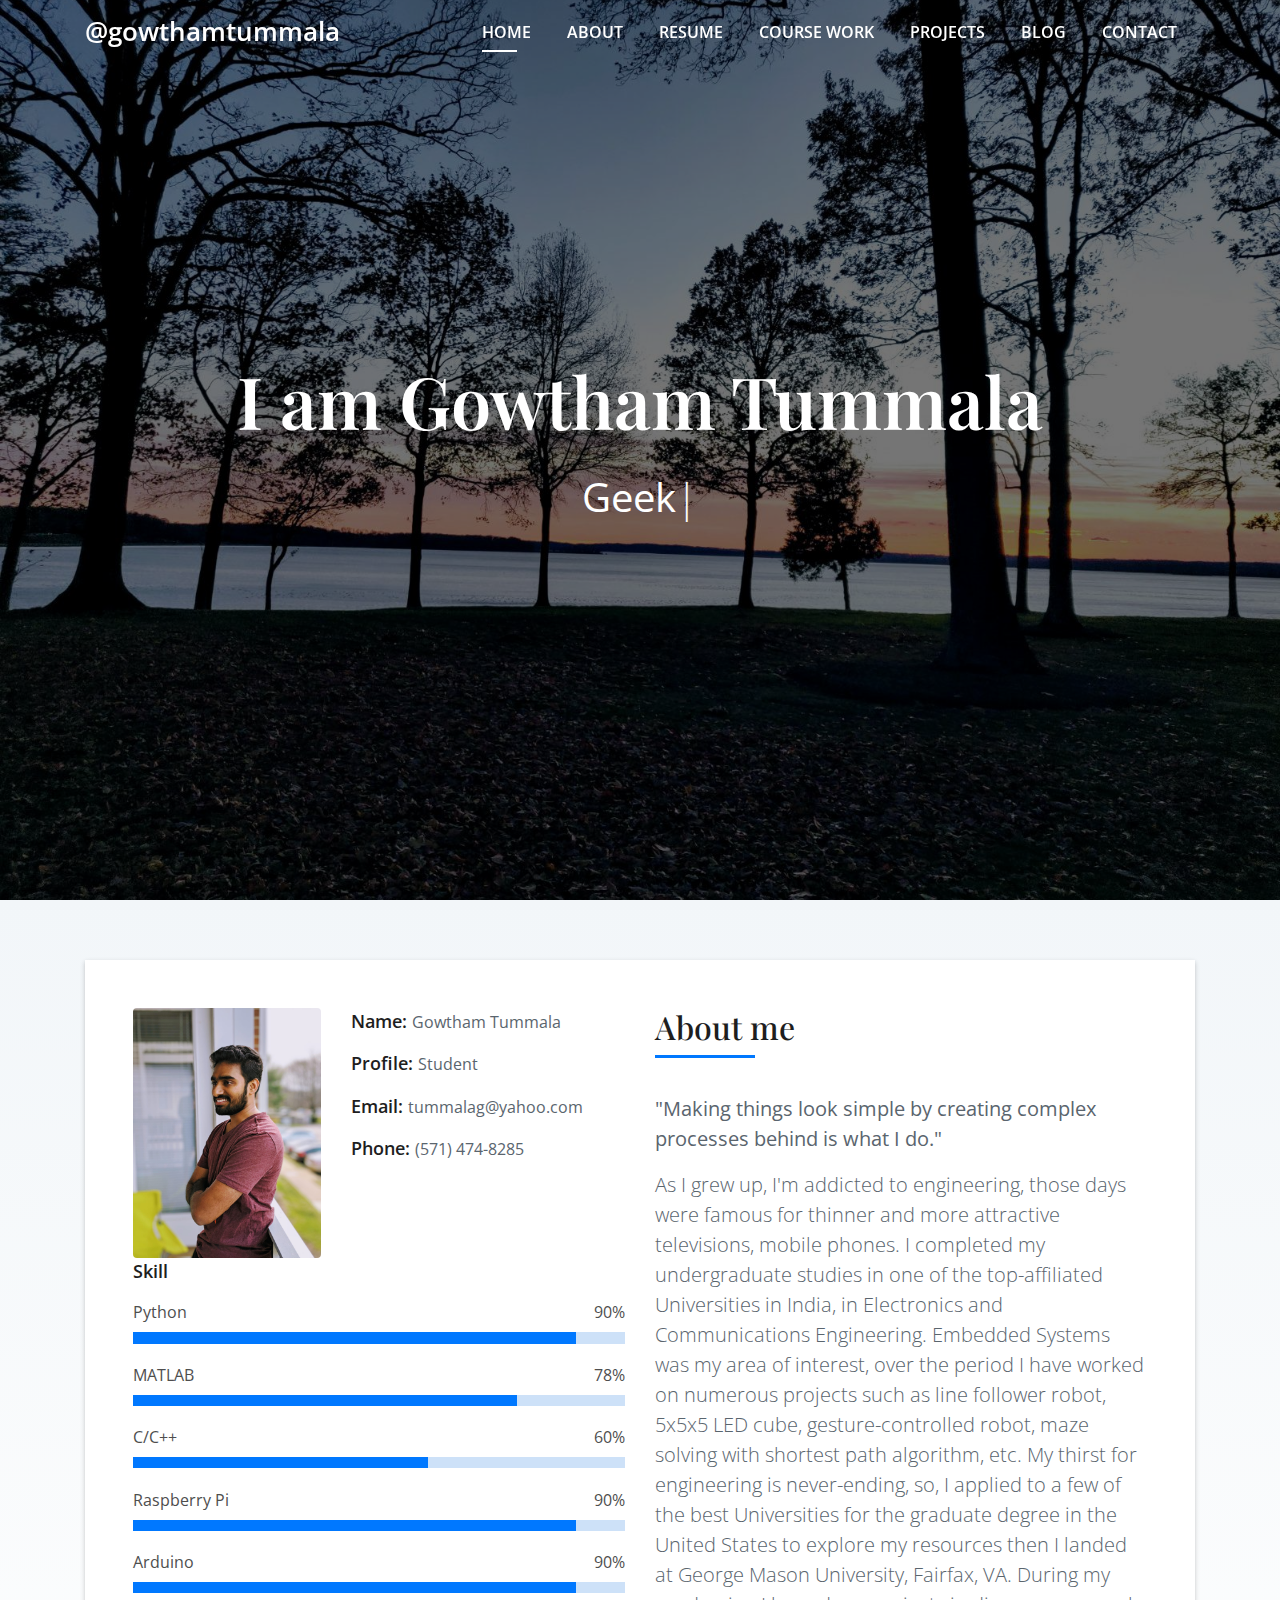
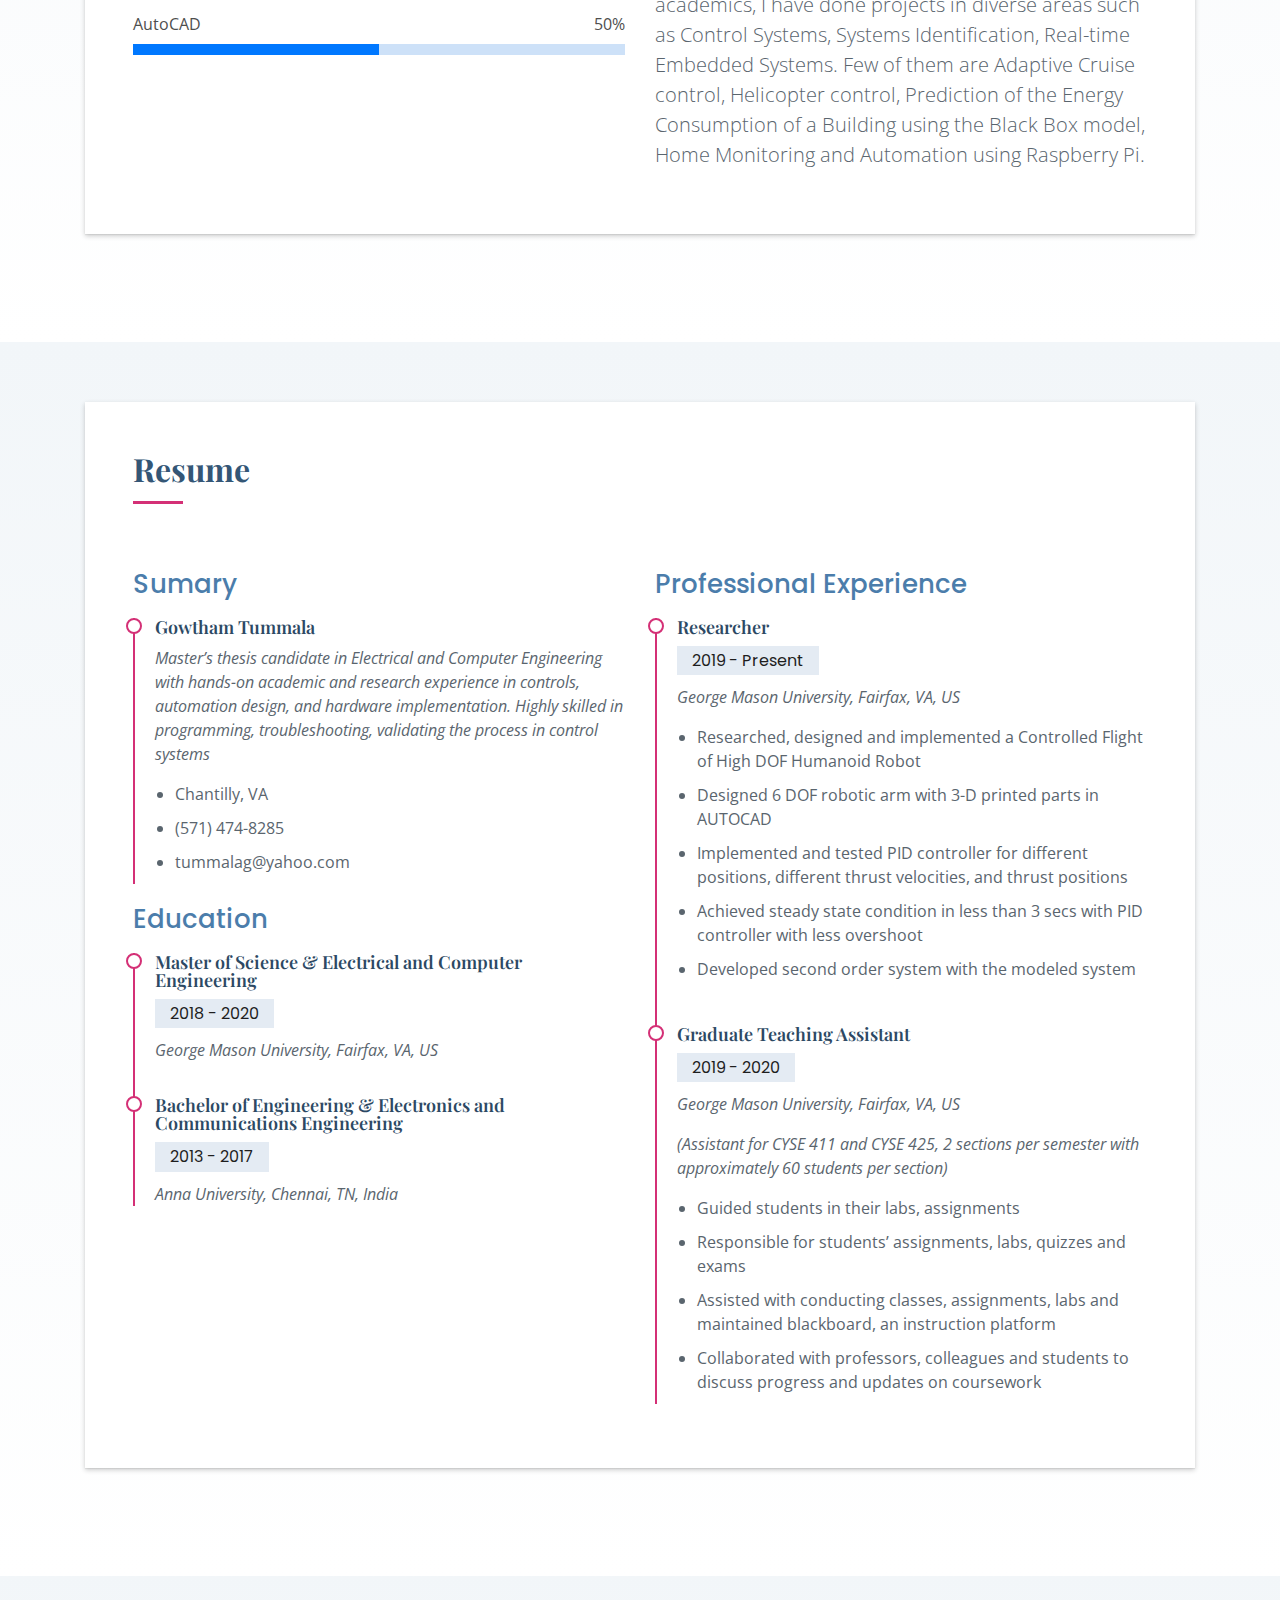
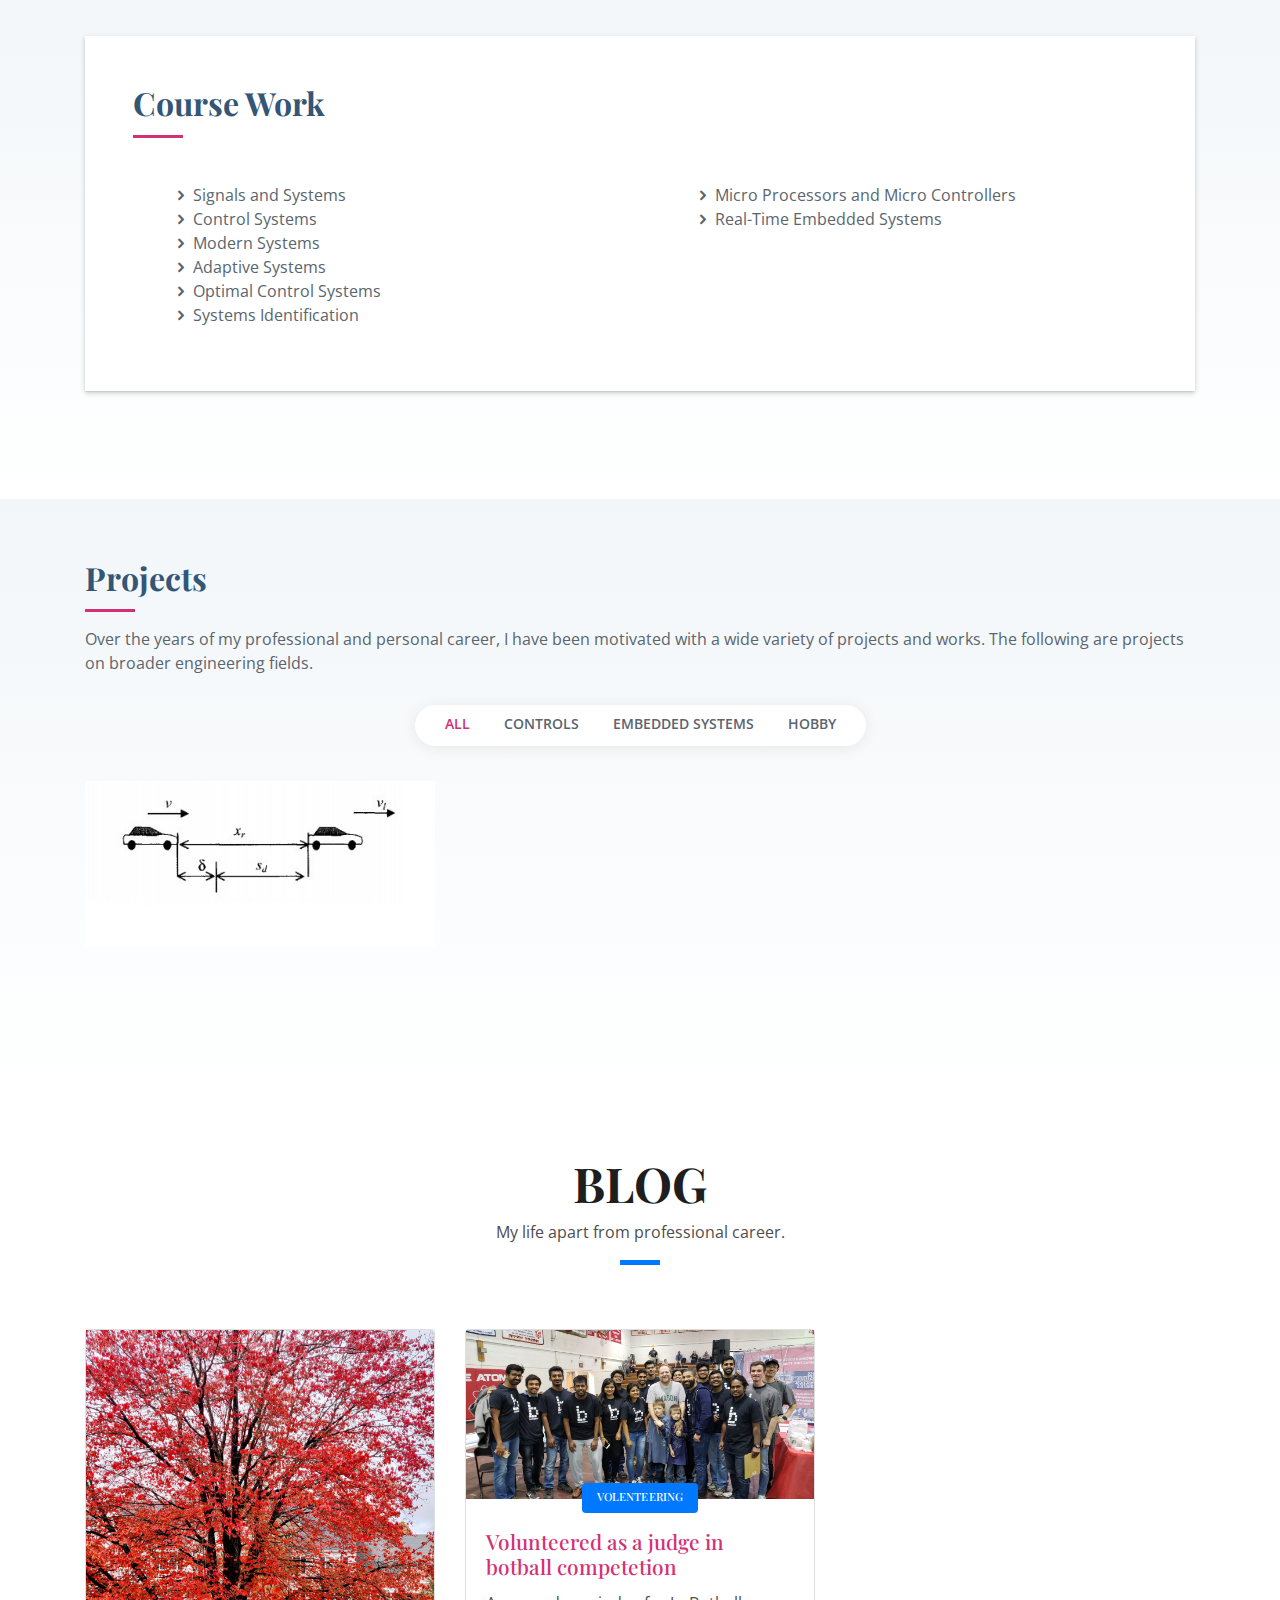
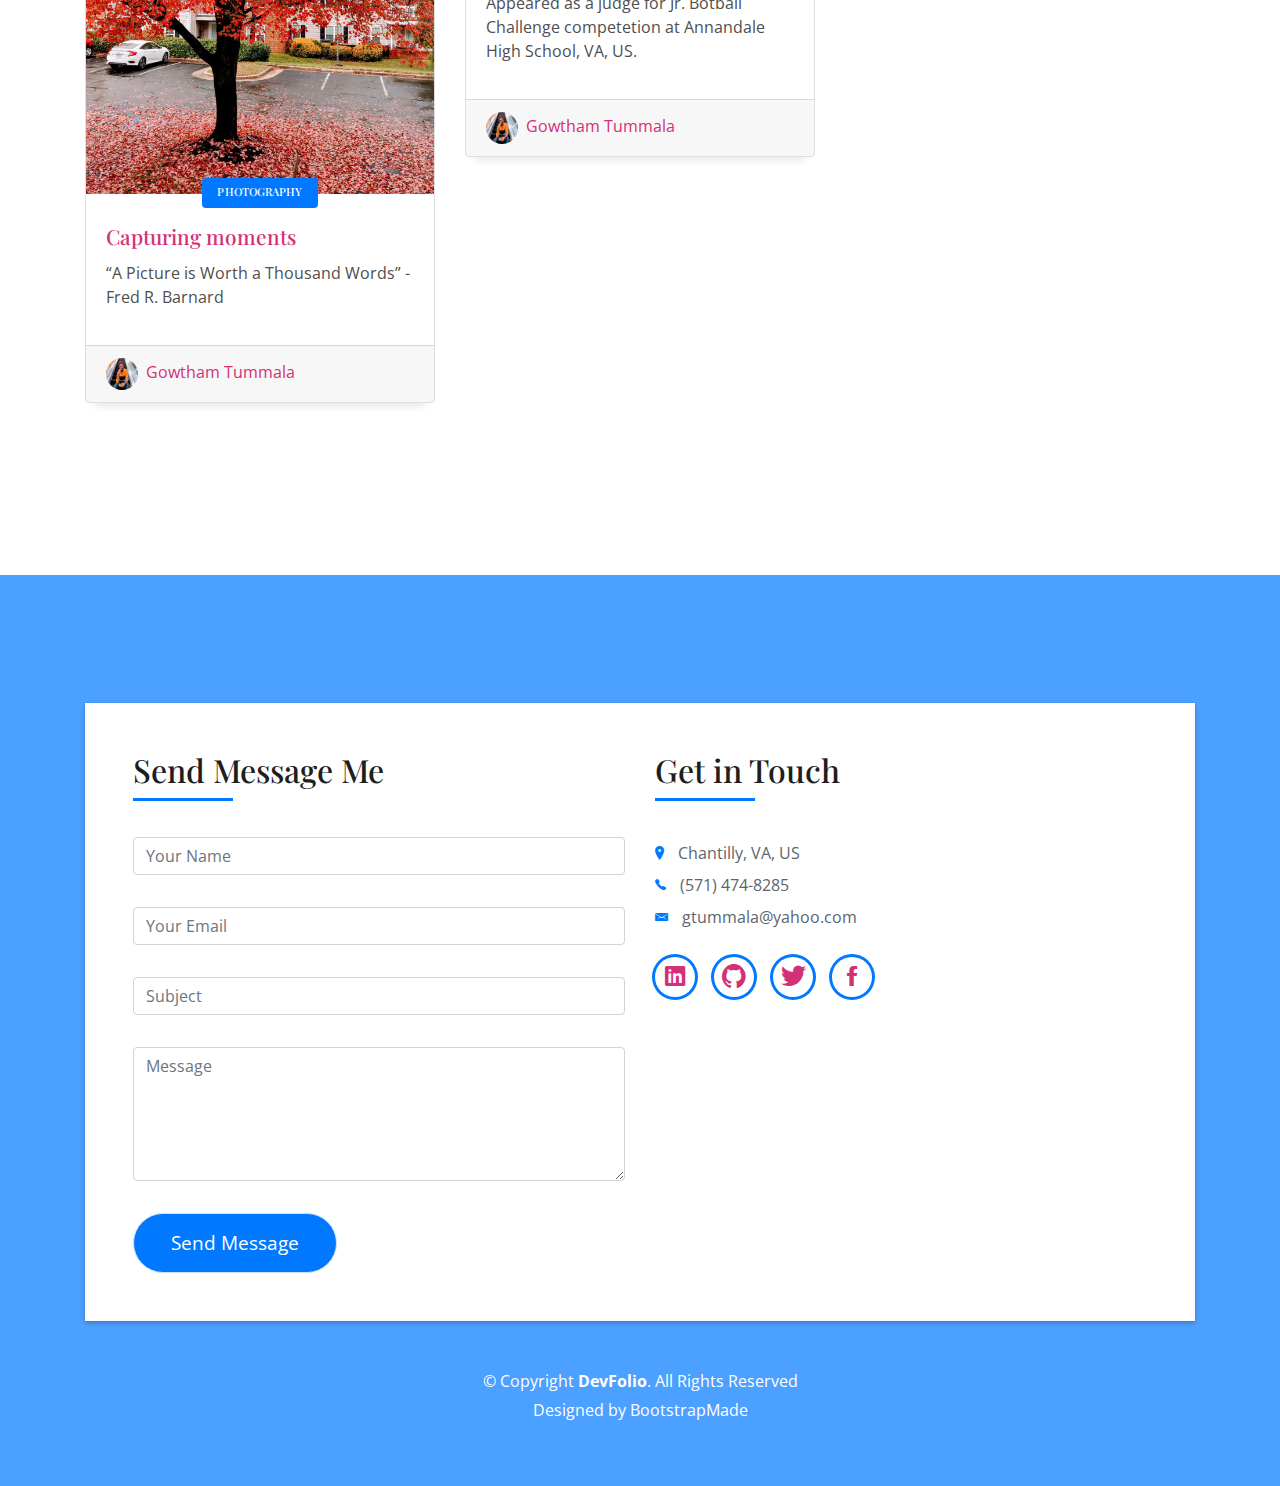
==== tummalaFolio/index.html @ 75a52fa0 "deployed tummalafolio" ====
<!DOCTYPE html>
<html lang="en">
<head>
  <meta charset="utf-8">
  <title>Gowtham's Portfolio</title>
  <meta content="width=device-width, initial-scale=1.0" name="viewport">
  <meta content="" name="keywords">
  <meta content="" name="description">

  <!-- Favicons -->
  <link href="img/icon.jpg" rel="icon">
  <link href="img/icon.jpg" rel="icon">

  <!-- Bootstrap CSS File -->
  <link href="lib/bootstrap/css/bootstrap.min.css" rel="stylesheet">

  <!-- Libraries CSS Files -->
  <link href="lib/font-awesome/css/font-awesome.min.css" rel="stylesheet">
  <link href="lib/animate/animate.min.css" rel="stylesheet">
  <link href="lib/ionicons/css/ionicons.min.css" rel="stylesheet">
  <link href="lib/owlcarousel/assets/owl.carousel.min.css" rel="stylesheet">
  <link href="lib/lightbox/css/lightbox.min.css" rel="stylesheet">

  <!-- Main Stylesheet File -->
  <link href="css/style.css" rel="stylesheet">

 <!-- Google Fonts -->
  <link href="https://fonts.googleapis.com/css?family=Open+Sans:300,300i,400,400i,600,600i,700,700i|Poppins:300,300i,400,400i,500,500i,600,600i,700,700i|Playfair+Display:400,400i,500,500i,600,600i,700,700i&subset=cyrillic" rel="stylesheet">

  <!-- Vendor CSS Files -->
  <link href="assets/vendor/bootstrap/css/bootstrap.min.css" rel="stylesheet">
  <link href="assets/vendor/icofont/icofont.min.css" rel="stylesheet">
  <link href="assets/vendor/boxicons/css/boxicons.min.css" rel="stylesheet">
  <link href="assets/vendor/venobox/venobox.css" rel="stylesheet">
  <link href="assets/vendor/owl.carousel/assets/owl.carousel.min.css" rel="stylesheet">
  <link href="assets/vendor/aos/aos.css" rel="stylesheet">



  <!-- Template Main CSS File -->
  <link href="assets/css/style.css" rel="stylesheet">
  <!-- =======================================================
    Theme Name: DevFolio
    Theme URL: https://bootstrapmade.com/devfolio-bootstrap-portfolio-html-template/
    Author: BootstrapMade.com
    License: https://bootstrapmade.com/license/
  ======================================================= -->
</head>

<body id="page-top">

  <!--/ Nav Star /-->
  <nav class="navbar navbar-b navbar-trans navbar-expand-md fixed-top" id="mainNav">
    <div class="container">
      <a class="navbar-brand js-scroll" href="#page-top">@gowthamtummala</a>
      <button class="navbar-toggler collapsed" type="button" data-toggle="collapse" data-target="#navbarDefault"
        aria-controls="navbarDefault" aria-expanded="false" aria-label="Toggle navigation">
        <span></span>
        <span></span>
        <span></span>
      </button>
      <div class="navbar-collapse collapse justify-content-end" id="navbarDefault">
        <ul class="navbar-nav">
          <li class="nav-item">
            <a class="nav-link js-scroll active" href="#home">Home</a>
          </li>
          <li class="nav-item">
            <a class="nav-link js-scroll" href="#about">About</a>
          </li>
          <li class="nav-item">
            <a class="nav-link js-scroll" href="#resume">Resume</a>
          </li>
          <li class="nav-item">
            <a class="nav-link js-scroll" href="#coursework">Course Work</a>
          </li>
          <li class="nav-item">
            <a class="nav-link js-scroll" href="#project">Projects</a>
          </li>
          <li class="nav-item">
            <a class="nav-link js-scroll" href="#blog">Blog</a>
          </li>
          <li class="nav-item">
            <a class="nav-link js-scroll" href="#contact">Contact</a>
          </li>
        </ul>
      </div>
    </div>
  </nav>
  <!--/ Nav End /-->

  <!--/ Intro Skew Star /-->
  <div id="home" class="intro route bg-image" style="background-image: url(img/bg_pic.jpeg)">
    <div class="overlay-itro"></div>
    <div class="intro-content display-table">
      <div class="table-cell">
        <div class="container">
          <!--<p class="display-6 color-d">Hello, world!</p>-->
          <h1 class="intro-title mb-4">I am Gowtham Tummala</h1>
          <p class="intro-subtitle"><span class="text-slider-items">Geek, Roboticist, Control Systems Engineer,Caution: I am highly biased to Exciting Stuff!!!</span><strong class="text-slider"></strong></p>
          <!-- <p class="pt-3"><a class="btn btn-primary btn js-scroll px-4" href="#about" role="button">Learn More</a></p> -->
        </div>
      </div>
    </div>
  </div>
  <!--/ Intro Skew End /-->

  <section id="about" class="resume section-bg">
    <div class="container">
      <div class="row">
        <div class="col-sm-12">
          <div class="box-shadow-full">
            <div class="row">
              <div class="col-md-6">
                <div class="row">
                  <div class="col-sm-6 col-md-5">
                    <div class="about-img">
                      <img src="img/my_pic.jpeg" class="img-fluid rounded b-shadow-a" alt="">
                    </div>
                  </div>
                  <div class="col-sm-6 col-md-7">
                    <div class="about-info">
                      <p><span class="title-s">Name: </span> <span>Gowtham Tummala</span></p>
                      <p><span class="title-s">Profile: </span> <span>Student</span></p>
                      <p><span class="title-s">Email: </span> <span>tummalag@yahoo.com</span></p>
                      <p><span class="title-s">Phone: </span> <span>(571) 474-8285</span></p>
                    </div>
                  </div>
                </div>
                <div class="skill-mf">
                  <p class="title-s">Skill</p>
                  <span>Python</span> <span class="pull-right">90%</span>
                  <div class="progress">
                    <div class="progress-bar" role="progressbar" style="width: 90%;" aria-valuenow="90" aria-valuemin="0"
                      aria-valuemax="100"></div>
                  </div>
                  <span>MATLAB</span> <span class="pull-right">78%</span>
                  <div class="progress">
                    <div class="progress-bar" role="progressbar" style="width: 78%" aria-valuenow="78" aria-valuemin="0"
                      aria-valuemax="100"></div>
                  </div>
                  <span>C/C++</span> <span class="pull-right">60%</span>
                  <div class="progress">
                    <div class="progress-bar" role="progressbar" style="width: 60%" aria-valuenow="60" aria-valuemin="0"
                      aria-valuemax="100"></div>
                  </div>
                  <span>Raspberry Pi</span> <span class="pull-right">90%</span>
                  <div class="progress">
                    <div class="progress-bar" role="progressbar" style="width: 90%" aria-valuenow="90" aria-valuemin="0"
                      aria-valuemax="100"></div>
                  </div>
                  <span>Arduino</span> <span class="pull-right">90%</span>
                  <div class="progress">
                    <div class="progress-bar" role="progressbar" style="width: 90%" aria-valuenow="90" aria-valuemin="0"
                      aria-valuemax="100"></div>
                  </div>
                  <span>AutoCAD</span> <span class="pull-right">50%</span>
                  <div class="progress">
                    <div class="progress-bar" role="progressbar" style="width: 50%" aria-valuenow="50" aria-valuemin="0"
                      aria-valuemax="100"></div>
                  </div>
                </div>
              </div>
              <div class="col-md-6">
                <div class="about-me pt-4 pt-md-0">
                  <div class="title-box-2">
                    <h5 class="title-left">
                      About me
                    </h5>
                  </div>
                  <blockquote class="blockquote">
                    <p class="mb-0">"Making things look simple by creating complex processes behind is what I do."</p>
                  </blockquote>
                  <p class="lead">
                    As I grew up, I'm addicted to engineering, those days were famous for thinner and more attractive televisions, mobile phones. I completed my undergraduate studies in one of the top-affiliated Universities in India, in Electronics and Communications Engineering. Embedded Systems was my area of interest, over the period I have worked on numerous projects such as line follower robot, 5x5x5 LED cube, gesture-controlled robot, maze solving with shortest path algorithm, etc. My thirst for engineering is never-ending, so, I applied to a few of the best Universities for the graduate degree in the United States to explore my resources then I landed at George Mason University, Fairfax, VA. During my academics, I have done projects in diverse areas such as Control Systems, Systems Identification, Real-time Embedded Systems. Few of them are Adaptive Cruise control, Helicopter control, Prediction of the Energy Consumption of a Building using the Black Box model, Home Monitoring and Automation using Raspberry Pi.
                  </p>
                  <p class="lead">
                    
                  </p>
                  <p class="lead">
                    
                  </p>
                </div>
              </div>
            </div>
          </div>
        </div>
      </div>
    </div>
  </section>

  <!-- ======= Resume Section ======= -->
  <section id="resume" class="resume section-bg">
    <div class="container">
      <div class="box-shadow-full">
        <div class="section-title">
          <h2>Resume</h2>
          <p>
          <!-- Write something below resume header-->
          </p>
        </div>

        <div class="row">
          <div class="col-lg-6">
            <h3 class="resume-title">Sumary</h3>
            <div class="resume-item pb-0">
              <h4>Gowtham Tummala</h4>
              <p><em>Master’s thesis candidate in Electrical and Computer Engineering with hands-on academic and research experience in controls, automation design, and hardware implementation. Highly skilled in programming, troubleshooting, validating the process in control systems </em></p>
              <p>
                <ul>
                  <li>Chantilly, VA</li>
                  <li>(571) 474-8285</li>
                  <li>tummalag@yahoo.com</li>
                </ul>
              </p>
            </div>

            <h3 class="resume-title">Education</h3>
            <div class="resume-item">
              <h4>Master of Science &amp; Electrical and Computer Engineering</h4>
              <h5>2018 - 2020</h5>
              <p><em>George Mason University, Fairfax, VA, US</em></p>
              <p></p>
            </div>
            <div class="resume-item">
              <h4>Bachelor of Engineering &amp; Electronics and Communications Engineering</h4>
              <h5>2013 - 2017</h5>
              <p><em>Anna University, Chennai, TN, India</em></p>
              <p></p>
            </div>
          </div>
          <div class="col-lg-6">
            <h3 class="resume-title">Professional Experience</h3>
            <div class="resume-item">
              <h4>Researcher</h4>
              <h5>2019 - Present</h5>
              <p><em>George Mason University, Fairfax, VA, US </em></p>
              <p>
                <ul>
                  <li>Researched, designed and implemented a Controlled Flight of High DOF Humanoid Robot</li>
                  <li>Designed 6 DOF robotic arm with 3-D printed parts in AUTOCAD</li>
                  <li>Implemented and tested PID controller for different positions, different thrust velocities, and thrust positions </li>
                  <li>Achieved steady state condition in less than 3 secs with PID controller with less overshoot</li>
                  <li>Developed second order system with the modeled system</li>
                </ul>
              </p>
            </div>
            <div class="resume-item">
              <h4>Graduate Teaching Assistant</h4>
              <h5>2019 - 2020</h5>
              <p><em>George Mason University, Fairfax, VA, US</em></p>
              <p><em>(Assistant for CYSE 411 and CYSE 425, 2 sections per semester with approximately 60 students per section)</em></p>
              <p>
                <ul>
                  <li>Guided students in their labs, assignments</li>
                  <li>Responsible for students’ assignments, labs, quizzes and exams</li>
                  <li>Assisted with conducting classes, assignments, labs and maintained blackboard, an instruction platform</li>
                  <li>Collaborated with professors, colleagues and students to discuss progress and updates on coursework</li>
                </ul>
              </p>
            </div>
          </div>
        </div>
      </div>
    </div>
  </section>
  <!-- End Resume Section -->

  <!-- ======= Course Work Section ======= -->
    <section id="coursework" class="resume section-bg">
      <div class="container">
        <div class="box-shadow-full">
          <div class="section-title">
            <h2>Course Work</h2>
          </div>
          <div class="row" >
            <div class="col-lg-6">
              <ul style="list-style-type: none;">
                <li><i class="icofont-rounded-right"></i> <strong></strong>Signals and Systems</li>
                <li><i class="icofont-rounded-right"></i> <strong> </strong>Control Systems</li>
                <li><i class="icofont-rounded-right"></i> <strong></strong>Modern Systems</li>
                <li><i class="icofont-rounded-right"></i> <strong></strong>Adaptive Systems</li>
                <li><i class="icofont-rounded-right"></i> <strong></strong>Optimal Control Systems</li>
                <li><i class="icofont-rounded-right"></i> <strong></strong>Systems Identification</li>
              </ul>
            </div>
            <div class="col-lg-6">
              <ul style="list-style-type: none;">
                <li><i class="icofont-rounded-right"></i> <strong></strong>Micro Processors and Micro Controllers</li>
                <li><i class="icofont-rounded-right"></i> <strong></strong>Real-Time Embedded Systems</li>
              </ul>
            </div>
          </div>
        </div>   
      </div>
    </section><!-- End About Section -->

  
    <!-- ======= Portfolio Section ======= -->
    <section id="project" class="portfolio section-bg">
      <div class="container">

        <div class="section-title">
          <h2>Projects</h2>
          <p>Over the years of my professional and personal career, I have been motivated with a wide variety of projects and works. The following are projects 
          on broader engineering fields. </p>
        </div>

        <div class="row">
          <div class="col-lg-12 d-flex justify-content-center">
            <ul id="portfolio-flters">
              <li data-filter="*" class="filter-active">All</li>
              <li data-filter=".filter-app">Controls</li>
              <li data-filter=".filter-card">Embedded Systems</li>
              <li data-filter=".filter-web">Hobby</li>
            </ul>
          </div>
        </div>

        <div class="row portfolio-container">

          <div class="col-lg-4 col-md-6 portfolio-item filter-app">
            <div class="portfolio-wrap">
              <img src="img/acc_img1.jpg" class="img-fluid" alt="">
              <div class="portfolio-info">
                <h4>Adaptive Cruise Control</h4>
                <p>Controls</p>
              </div>
              <div class="portfolio-links">
                <a href="blog-single.html" target="_blank" data-gall="portfolioGallery" class="venobox" title="more-info"><i class="bx bx-plus"></i></a>
                <a href="https://github.com/tummalag/adaptive_cruise_control" title="GitHub Link" target="_blank"><i class="bx bx-link"></i></a>
              </div>
            </div>
          </div>

          <div class="col-lg-4 col-md-6 portfolio-item filter-web">
            <div class="portfolio-wrap">
              <img src="img/pnp_img.jpg" class="img-fluid" alt="">
              <div class="portfolio-info">
                <h4>Pick & Place robot </h4>
                <p>Embedded Systems</p>
              </div>
              <div class="portfolio-links">
                <a href="np_img.jpg" data-gall="portfolioGallery" class="venobox" title="Embedded System"><i class="bx bx-plus"></i></a>
                <a href="#" title="More Details"><i class="bx bx-link"></i></a>
              </div>
            </div>
          </div>

          <div class="col-lg-4 col-md-6 portfolio-item filter-app">
            <div class="portfolio-wrap">
              <img src="img/hc_img2.PNG" class="img-fluid" alt="">
              <div class="portfolio-info">
                <h4>Helicoptor Control</h4>
                <p>Controls</p>
              </div>
              <div class="portfolio-links">
                <a href="img/hc_img2.PNG" data-gall="portfolioGallery" class="venobox" title="Controls"><i class="bx bx-plus"></i></a>
                <a href="#" title="More Details"><i class="bx bx-link"></i></a>
              </div>
            </div>
          </div>

          <div class="col-lg-4 col-md-6 portfolio-item filter-web">
            <div class="portfolio-wrap">
              <img src="img/home_sys_img1.PNG" class="img-fluid" alt="">
              <div class="portfolio-info">
                <h4>Home Monitoring and Automation System</h4>
                <p>Embedded Systems</p>
              </div>
              <div class="portfolio-links">
                <a href="img/home_sys_img1.PNG" data-gall="portfolioGallery" class="venobox" title="Embedded System"><i class="bx bx-plus"></i></a>
                <a href="#" title="More Details"><i class="bx bx-link"></i></a>
              </div>
            </div>
          </div>

        </div>

      </div>
    </section><!-- End Portfolio Section -->

  <!--/ Section Blog Star /-->
  <section id="blog" class="blog-mf sect-pt4 route">
    <div class="container">
      <div class="row">
        <div class="col-sm-12">
          <div class="title-box text-center">
            <h3 class="title-a">
              Blog
            </h3>
            <p class="subtitle-a">
              My life apart from professional career.
            </p>
            <div class="line-mf"></div>
          </div>
        </div>
      </div>
      <div class="row">
        <div class="col-md-4">
          <div class="card card-blog">
            <div class="card-img">
              <a href="img/photo_img.jpeg"><img src="img/photo_img.jpeg" alt="" class="img-fluid"></a>
            </div>
            <div class="card-body">
              <div class="card-category-box">
                <div class="card-category">
                  <h6 class="category">Photography</h6>
                </div>
              </div>
              <h3 class="card-title"><a href="#">Capturing moments</a></h3>
              <p class="card-description">
                “A Picture is Worth a Thousand Words” - Fred R. Barnard
              </p>
            </div>
            <div class="card-footer">
              <div class="post-author">
                <a href="img/photo_img.jpeg">
                  <img src="img/icon_img.jpg" alt="" class="avatar rounded-circle">
                  <span class="author">Gowtham Tummala</span>
                </a>
              </div>
            </div>
          </div>
        </div>
        
        <div class="col-md-4">
          <div class="card card-blog">
            <div class="card-img">
              <a href="img/botball_challenge_2.jpeg"><img src="img/botball_challenge_2.jpeg" alt="" class="img-fluid"></a>
            </div>
            <div class="card-body">
              <div class="card-category-box">
                <div class="card-category">
                  <h6 class="category">Volenteering</h6>
                </div>
              </div>
              <h3 class="card-title"><a href="img/botball_challenge_2.jpeg">Volunteered as a judge in botball competetion</a></h3>
              <p class="card-description">
                Appeared as a judge for Jr. Botball Challenge competetion at Annandale High School, VA, US.
              </p>
            </div>
            <div class="card-footer">
              <div class="post-author">
                <a href="">
                  <img src="img/icon_img.jpg" alt="" class="avatar rounded-circle">
                  <span class="author">Gowtham Tummala</span>
                </a>
              </div>
            </div>
          </div>
        </div>

      </div>
    </div>
  </section>
  <!--/ Section Blog End /-->

  <!--/ Section Contact-Footer Star /-->
  <section class="paralax-mf footer-paralax bg-image sect-mt4 route" style="background-image: url(img/overlay-bg.jpg)">
    <div class="overlay-mf"></div>
    <div class="container">
      <div class="row">
        <div class="col-sm-12">
          <div class="contact-mf">
            <div id="contact" class="box-shadow-full">
              <div class="row">
                <div class="col-md-6">
                  <div class="title-box-2">
                    <h5 class="title-left">
                      Send Message Me
                    </h5>
                  </div>
                  <div>
                      <form action="" method="post" role="form" class="contactForm">
                      <div id="sendmessage">Your message has been sent. Thank you!</div>
                      <div id="errormessage"></div>
                      <div class="row">
                        <div class="col-md-12 mb-3">
                          <div class="form-group">
                            <input type="text" name="name" class="form-control" id="name" placeholder="Your Name" data-rule="minlen:4" data-msg="Please enter at least 4 chars" />
                            <div class="validation"></div>
                          </div>
                        </div>
                        <div class="col-md-12 mb-3">
                          <div class="form-group">
                            <input type="email" class="form-control" name="email" id="email" placeholder="Your Email" data-rule="email" data-msg="Please enter a valid email" />
                            <div class="validation"></div>
                          </div>
                        </div>
                        <div class="col-md-12 mb-3">
                            <div class="form-group">
                              <input type="text" class="form-control" name="subject" id="subject" placeholder="Subject" data-rule="minlen:4" data-msg="Please enter at least 8 chars of subject" />
                              <div class="validation"></div>
                            </div>
                        </div>
                        <div class="col-md-12 mb-3">
                          <div class="form-group">
                            <textarea class="form-control" name="message" rows="5" data-rule="required" data-msg="Please write something for us" placeholder="Message"></textarea>
                            <div class="validation"></div>
                          </div>
                        </div>
                        <div class="col-md-12">
                          <button type="submit" class="button button-a button-big button-rouded">Send Message</button>
                        </div>
                      </div>
                    </form>
                  </div>
                </div>
                <div class="col-md-6">
                  <div class="title-box-2 pt-4 pt-md-0">
                    <h5 class="title-left">
                      Get in Touch
                    </h5>
                  </div>
                  <div class="more-info">
                    <p class="lead">
                      
                    </p>
                    <ul class="list-ico">
                      <li><span class="ion-ios-location"></span> Chantilly, VA, US</li>
                      <li><span class="ion-ios-telephone"></span> (571) 474-8285</li>
                      <li><span class="ion-email"></span> gtummala@yahoo.com</li>
                    </ul>
                  </div>
                  <div class="socials">
                    <ul>
                      <li><a href="https://www.linkedin.com/in/gtummala/" target="_blank"><span class="ico-circle"><i class="ion-social-linkedin"></i></span></a></li>
                      <li><a href="https://github.com/tummalag" target="_blank"><span class="ico-circle"><i class="ion-social-github"></i></span></a></li>
                      <li><a href="https://twitter.com/TummalaGowtham" target="_blank"><span class="ico-circle"><i class="ion-social-twitter"></i></span></a></li>
                      <li><a href="https://www.facebook.com/gowtham.babby" target="_blank"><span class="ico-circle"><i class="ion-social-facebook"></i></span></a></li>
                    </ul>
                  </div>
                </div>
              </div>
            </div>
          </div>
        </div>
      </div>
    </div>
    <footer>
      <div class="container">
        <div class="row">
          <div class="col-sm-12">
            <div class="copyright-box">
              <p class="copyright">&copy; Copyright <strong>DevFolio</strong>. All Rights Reserved</p>
              <div class="credits">
                <!--
                  All the links in the footer should remain intact.
                  You can delete the links only if you purchased the pro version.
                  Licensing information: https://bootstrapmade.com/license/
                  Purchase the pro version with working PHP/AJAX contact form: https://bootstrapmade.com/buy/?theme=DevFolio
                -->
                Designed by <a href="https://bootstrapmade.com/">BootstrapMade</a>
              </div>
            </div>
          </div>
        </div>
      </div>
    </footer>
  </section>
  <!--/ Section Contact-footer End /-->

  <a href="#" class="back-to-top"><i class="fa fa-chevron-up"></i></a>
  <div id="preloader"></div>

  <!-- JavaScript Libraries -->
  <script src="lib/jquery/jquery.min.js"></script>
  <script src="lib/jquery/jquery-migrate.min.js"></script>
  <script src="lib/popper/popper.min.js"></script>
  <script src="lib/bootstrap/js/bootstrap.min.js"></script>
  <script src="lib/easing/easing.min.js"></script>
  <script src="lib/counterup/jquery.waypoints.min.js"></script>
  <script src="lib/counterup/jquery.counterup.js"></script>
  <script src="lib/owlcarousel/owl.carousel.min.js"></script>
  <script src="lib/lightbox/js/lightbox.min.js"></script>
  <script src="lib/typed/typed.min.js"></script>
  <!-- Contact Form JavaScript File -->
  <script src="contactform/contactform.js"></script>

  <!-- Template Main Javascript File -->
  <script src="js/main.js"></script>

</body>
</html>
---- tummalaFolio/css/style.css ----
/*
  Theme Name: DevFolio
  Theme URL: https://bootstrapmade.com/devfolio-bootstrap-portfolio-html-template/
  Author: BootstrapMade.com
  License: https://bootstrapmade.com/license/
*/

/*======================================
//--//-->   STYLES GENERALES
======================================*/

body {
  background-color: #f5f5f5;
  color: #4e4e4e;
}

h1,
h2,
h3,
h4,
h5,
h6 {
  color: #1e1e1e;
}

a {
  color: #1e1e1e;
  transition: all 0.5s ease-in-out;
}

a:hover {
  color: #0078ff;
  text-decoration: none;
  transition: all 0.5s ease-in-out;
}

.p-r {
  position: relative;
}

.color-a {
  color: #0078ff;
}

.color-d {
  color: #f5f5f5;
}

.color-text-a {
  color: #4e4e4e;
}

.box-shadow,
.paralax-mf,
.service-box,
.work-box,
.card-blog {
  box-shadow: 0 13px 8px -10px rgba(0, 0, 0, 0.1);
}

.box-shadow-a,
.button:hover {
  box-shadow: 0 0 0 4px #cde1f8;
}

.display-5 {
  font-size: 2.5rem;
  font-weight: 300;
  line-height: 1.1;
}

.display-6 {
  font-size: 2rem;
  font-weight: 300;
  line-height: 1.1;
}

.avatar {
  width: 32px;
  height: 32px;
  margin-right: 4px;
  overflow: hidden;
}

.bg-image {
  background-repeat: no-repeat;
  background-attachment: fixed;
  background-size: cover;
  background-position: center center;
}

.overlay-mf {
  background-color: #0078ff;
}

.overlay-mf {
  position: absolute;
  top: 0;
  left: 0px;
  padding: 0;
  height: 100%;
  width: 100%;
  opacity: .7;
}

.paralax-mf {
  position: relative;
  padding: 8rem 0;
}

.display-table {
  width: 100%;
  height: 100%;
  display: table;
}

.table-cell {
  display: table-cell;
  vertical-align: middle;
}

/*--/ Sections /--*/

.sect-4 {
  padding: 4rem 0;
}

.sect-pt4 {
  padding-top: 4rem;
}

.sect-mt4 {
  margin-top: 4rem;
}

/*--/ Title s /--*/

.title-s {
  font-weight: 600;
  color: #1e1e1e;
  font-size: 1.1rem;
}

/*--/ Title A /--*/

.title-box {
  margin-bottom: 4rem;
}

.title-a {
  font-size: 3rem;
  font-weight: bold;
  text-transform: uppercase;
}

.subtitle-a {
  color: #4e4e4e;
}

.line-mf {
  width: 40px;
  height: 5px;
  background-color: #0078ff;
  margin: 0 auto;
}

/*--/ Title Left /--*/

.title-box-2 {
  margin-bottom: 3rem;
}

.title-left {
  font-size: 2rem;
  position: relative;
}

.title-left:before {
  content: '';
  position: absolute;
  height: 3px;
  background-color: #0078ff;
  width: 100px;
  bottom: -12px;
}

/*------/ Box /------*/

.box-pl2 {
  padding-left: 2rem;
}

.box-shadow-full {
  padding: 3rem 1.25rem;
  position: relative;
  background-color: #fff;
  margin-bottom: 3rem;
  z-index: 2;
  box-shadow: 0 1px 1px 0 rgba(0, 0, 0, 0.06), 0 2px 5px 0 rgba(0, 0, 0, 0.2);
}

/*------/ Socials /------*/

.socials {
  padding: 1.5rem 0;
}

.socials ul li {
  display: inline-block;
}

.socials .ico-circle {
  height: 40px;
  width: 40px;
  font-size: 1.7rem;
  border-radius: 50%;
  line-height: 1.4;
  margin: 0 15px 0 0;
  box-shadow: 0 0 0 3px #0078ff;
  transition: all 500ms ease;
}

.socials .ico-circle:hover {
  background-color: #0078ff;
  color: #fff;
  box-shadow: 0 0 0 3px #cde1f8;
  transition: all 500ms ease;
}

/*------/ Ul resect /------*/

.ul-resect,
.socials ul,
.list-ico,
.blog-wrapper .post-meta ul,
.box-comments .list-comments,
.widget-sidebar .list-sidebar,
.widget-tags ul {
  list-style: none;
  padding-left: 0;
  margin-bottom: 0;
}

.list-ico {
  line-height: 2;
}

.list-ico span {
  color: #0078ff;
  margin-right: 10px;
}

/*------/ Ico Circle /------*/

.ico-circle {
  height: 100px;
  width: 100px;
  font-size: 2rem;
  border-radius: 50%;
  line-height: 1.55;
  margin: 0 auto;
  text-align: center;
  box-shadow: 0 0 0 10px #0078ff;
  display: block;
}

/*------/ Owl Carousel /------*/

.owl-theme .owl-dots {
  text-align: center;
  margin-top: 18px;
}

.owl-theme .owl-dots .owl-dot {
  display: inline-block;
}

.owl-theme .owl-dots .owl-dot span {
  width: 18px;
  height: 7px;
  margin: 5px 5px;
  background: #cde1f8;
  border: 0px solid #cde1f8;
  display: block;
  transition: all 0.6s ease-in-out;
  cursor: pointer;
}

.owl-theme .owl-dots .owl-dot:hover span {
  background-color: #cde1f8;
}

.owl-theme .owl-dots .owl-dot.active span {
  background-color: #1B1B1B;
  width: 25px;
}

/*--/ Scrolltop s /--*/

.scrolltop-mf {
  position: relative;
  display: none;
}

.scrolltop-mf span {
  z-index: 999;
  position: fixed;
  width: 42px;
  height: 42px;
  background-color: #0078ff;
  opacity: .7;
  font-size: 1.6rem;
  line-height: 1.5;
  text-align: center;
  color: #fff;
  top: auto;
  left: auto;
  right: 30px;
  bottom: 50px;
  cursor: pointer;
  border-radius: 50%;
}

/* Back to top button */

.back-to-top {
  position: fixed;
  display: none;
  background: #0078ff;
  color: #fff;
  width: 44px;
  height: 44px;
  text-align: center;
  line-height: 1;
  font-size: 16px;
  border-radius: 50%;
  right: 15px;
  bottom: 15px;
  transition: background 0.5s;
  z-index: 11;
}

.back-to-top i {
  padding-top: 12px;
  color: #fff;
}

/* Prelaoder */

#preloader {
  position: fixed;
  top: 0;
  left: 0;
  right: 0;
  bottom: 0;
  z-index: 9999;
  overflow: hidden;
  background: #fff;
}

#preloader:before {
  content: "";
  position: fixed;
  top: calc(50% - 30px);
  left: calc(50% - 30px);
  border: 6px solid #f2f2f2;
  border-top: 6px solid #0078ff;
  border-radius: 50%;
  width: 60px;
  height: 60px;
  -webkit-animation: animate-preloader 1s linear infinite;
  animation: animate-preloader 1s linear infinite;
}

@-webkit-keyframes animate-preloader {
  0% {
    -webkit-transform: rotate(0deg);
    transform: rotate(0deg);
  }

  100% {
    -webkit-transform: rotate(360deg);
    transform: rotate(360deg);
  }
}

@keyframes animate-preloader {
  0% {
    -webkit-transform: rotate(0deg);
    transform: rotate(0deg);
  }

  100% {
    -webkit-transform: rotate(360deg);
    transform: rotate(360deg);
  }
}

/*======================================
//--//-->   NAVBAR
======================================*/

.navbar-b {
  transition: all .5s ease-in-out;
  background-color: transparent;
  padding-top: 1.563rem;
  padding-bottom: 1.563rem;
}

.navbar-b.navbar-reduce {
  box-shadow: 0px 6px 9px 0px rgba(0, 0, 0, 0.06);
}

.navbar-b.navbar-trans .nav-item,
.navbar-b.navbar-reduce .nav-item {
  position: relative;
  padding-right: 10px;
  padding-left: 0;
}

.navbar-b.navbar-trans .nav-link,
.navbar-b.navbar-reduce .nav-link {
  color: #fff;
  text-transform: uppercase;
  font-weight: 600;
}

.navbar-b.navbar-trans .nav-link:before,
.navbar-b.navbar-reduce .nav-link:before {
  content: '';
  position: absolute;
  margin-left: 0px;
  width: 0%;
  bottom: 0;
  left: 0;
  height: 2px;
  transition: all 500ms ease;
}

.navbar-b.navbar-trans .nav-link:hover,
.navbar-b.navbar-reduce .nav-link:hover {
  color: #1B1B1B;
}

.navbar-b.navbar-trans .nav-link:hover:before,
.navbar-b.navbar-reduce .nav-link:hover:before {
  width: 35px;
}

.navbar-b.navbar-trans .show > .nav-link:before,
.navbar-b.navbar-trans .active > .nav-link:before,
.navbar-b.navbar-trans .nav-link.show:before,
.navbar-b.navbar-trans .nav-link.active:before,
.navbar-b.navbar-reduce .show > .nav-link:before,
.navbar-b.navbar-reduce .active > .nav-link:before,
.navbar-b.navbar-reduce .nav-link.show:before,
.navbar-b.navbar-reduce .nav-link.active:before {
  width: 35px;
}

.navbar-b.navbar-trans .nav-link:before {
  background-color: #fff;
}

.navbar-b.navbar-trans .nav-link:hover {
  color: #fff;
}

.navbar-b.navbar-trans .show > .nav-link,
.navbar-b.navbar-trans .active > .nav-link,
.navbar-b.navbar-trans .nav-link.show,
.navbar-b.navbar-trans .nav-link.active {
  color: #fff;
}

.navbar-b.navbar-reduce {
  transition: all .5s ease-in-out;
  background-color: #fff;
  padding-top: 15px;
  padding-bottom: 15px;
}

.navbar-b.navbar-reduce .nav-link {
  color: #0078ff;
}

.navbar-b.navbar-reduce .nav-link:before {
  background-color: #0078ff;
}

.navbar-b.navbar-reduce .nav-link:hover {
  color: #0078ff;
}

.navbar-b.navbar-reduce .show > .nav-link,
.navbar-b.navbar-reduce .active > .nav-link,
.navbar-b.navbar-reduce .nav-link.show,
.navbar-b.navbar-reduce .nav-link.active {
  color: #0078ff;
}

.navbar-b.navbar-reduce .navbar-brand {
  color: #0078ff;
}

.navbar-b.navbar-reduce .navbar-toggler span {
  background-color: #1B1B1B;
}

.navbar-b .navbar-brand {
  color: #fff;
  font-size: 1.6rem;
  font-weight: 600;
}

.navbar-b .navbar-nav .dropdown-item.show .dropdown-menu,
.navbar-b .dropdown.show .dropdown-menu,
.navbar-b .dropdown-btn.show .dropdown-menu {
  -webkit-transform: translate3d(0px, 0px, 0px);
  transform: translate3d(0px, 0px, 0px);
  visibility: visible !important;
}

.navbar-b .dropdown-menu {
  margin: 1.12rem 0 0;
  border-radius: 0;
}

.navbar-b .dropdown-menu .dropdown-item {
  padding: .7rem 1.7rem;
  transition: all 500ms ease;
}

.navbar-b .dropdown-menu .dropdown-item:hover {
  background-color: #0078ff;
  color: #fff;
  transition: all 500ms ease;
}

.navbar-b .dropdown-menu .dropdown-item.active {
  background-color: #0078ff;
}

/*--/ Hamburger Navbar /--*/

.navbar-toggler {
  position: relative;
}

.navbar-toggler:focus,
.navbar-toggler:active {
  outline: 0;
}

.navbar-toggler span {
  display: block;
  background-color: #fff;
  height: 3px;
  width: 25px;
  margin-top: 4px;
  margin-bottom: 4px;
  -webkit-transform: rotate(0deg);
  transform: rotate(0deg);
  left: 0;
  opacity: 1;
}

.navbar-toggler span:nth-child(1),
.navbar-toggler span:nth-child(3) {
  transition: -webkit-transform .35s ease-in-out;
  transition: transform .35s ease-in-out;
  transition: transform .35s ease-in-out, -webkit-transform .35s ease-in-out;
}

.navbar-toggler:not(.collapsed) span:nth-child(1) {
  position: absolute;
  left: 12px;
  top: 10px;
  -webkit-transform: rotate(135deg);
  transform: rotate(135deg);
  opacity: 0.9;
}

.navbar-toggler:not(.collapsed) span:nth-child(2) {
  height: 12px;
  visibility: hidden;
  background-color: transparent;
}

.navbar-toggler:not(.collapsed) span:nth-child(3) {
  position: absolute;
  left: 12px;
  top: 10px;
  -webkit-transform: rotate(-135deg);
  transform: rotate(-135deg);
  opacity: 0.9;
}

/*======================================
//--//-->   INTRO
======================================*/

.intro {
  height: 100vh;
  position: relative;
  color: #fff;
}

.intro .intro-content {
  text-align: center;
  position: absolute;
}

.intro .overlay-itro {
  background-color: rgba(0, 0, 0, 0.6);
  position: absolute;
  top: 0;
  left: 0px;
  padding: 0;
  height: 100%;
  width: 100%;
  opacity: .9;
}

.intro .intro-title {
  color: #fff;
  font-weight: 600;
  font-size: 3rem;
}

.intro .intro-subtitle {
  font-size: 1.5rem;
  font-weight: 300;
}

.intro .text-slider-items {
  display: none;
}

.intro-single {
  height: 350px;
}

.intro-single .intro-content {
  margin-top: 30px;
}

.intro-single .intro-title {
  text-transform: uppercase;
  font-size: 3rem;
}

.intro-single .breadcrumb {
  background-color: transparent;
  color: #0078ff;
}

.intro-single .breadcrumb .breadcrumb-item:before {
  color: #cde1f8;
}

.intro-single .breadcrumb .breadcrumb-item.active {
  color: #cde1f8;
}

.intro-single .breadcrumb a {
  color: #fff;
}

/*======================================
//--//-->   ABOUT
======================================*/

.about-mf .box-shadow-full {
  padding-top: 4rem;
  padding-bottom: 4rem;
}

.about-mf .about-img {
  margin-bottom: 2rem;
}

.about-mf .about-img img {
  margin-left: 10px;
}

.skill-mf span {
  color: #4e4e4e;
}

.skill-mf .progress {
  background-color: #cde1f8;
  margin: .5rem 0 1.2rem 0;
  border-radius: 0;
  height: .7rem;
}

.skill-mf .progress .progress-bar {
  height: .7rem;
  background-color: #0078ff;
}

/*======================================
//--//-->   SERVICES
======================================*/

.service-box {
  background-color: #fff;
  padding: 2.5rem 1.3rem;
  border-radius: 1rem;
  margin-bottom: 3rem;
}

.service-box:hover .ico-circle {
  transition: all 500ms ease;
  color: #fff;
  background-color: #0078ff;
  box-shadow: 0 0 0 10px #cde1f8;
}

.service-box .service-ico {
  margin-bottom: 1rem;
  color: #1e1e1e;
}

.service-box .ico-circle {
  transition: all 500ms ease;
  font-size: 4rem;
}

.service-box .s-title {
  font-size: 1.4rem;
  text-transform: uppercase;
  text-align: center;
  padding: .4rem 0;
}

.service-box .s-description {
  color: #4e4e4e;
}

/*======================================
//--//-->   COUNTER
======================================*/

.counter-box {
  color: #fff;
  text-align: center;
}

.counter-ico {
  margin-bottom: 1rem;
}

.counter-ico .ico-circle {
  height: 60px;
  width: 60px;
  line-height: 1.8;
  box-shadow: 0 0 0 10px #cde1f8;
}

.counter-num .counter {
  font-size: 2rem;
  margin-bottom: 0;
}

/*======================================
//--//-->   PORTFOLIO
======================================*/

.work-box {
  margin-bottom: 3rem;
  -webkit-backface-visibility: hidden;
  backface-visibility: hidden;
  background-color: #fff;
}

.work-box:hover img {
  -webkit-transform: scale(1.3);
  transform: scale(1.3);
}

.work-img {
  display: block;
  overflow: hidden;
}

.work-img img {
  transition: all 1s;
}

.work-content {
  padding: 2rem 3% 1rem 4%;
}

.work-content .w-more {
  color: #4e4e4e;
  font-size: .8rem;
}

.work-content .w-more .w-ctegory {
  color: #0078ff;
}

.work-content .w-like {
  font-size: 2.5rem;
  color: #0078ff;
  float: right;
}

.work-content .w-like a {
  color: #0078ff;
}

.work-content .w-like .num-like {
  font-size: .7rem;
}

.w-title {
  font-size: 1.2rem;
}

/*======================================
//--//-->   TESTIMONIALS
======================================*/

.testimonials .owl-carousel .owl-item img {
  width: auto;
}

.testimonial-box {
  color: #fff;
  text-align: center;
}

.testimonial-box .author-test {
  margin-top: 1rem;
}

.testimonial-box .author-test img {
  margin: 0 auto;
}

.testimonial-box .author {
  color: #fff;
  text-transform: uppercase;
  font-weight: 600;
  margin: 1rem 0;
  display: block;
  font-size: 1.4rem;
}

.testimonial-box .comit {
  font-size: 2rem;
  color: #0078ff;
  background-color: #fff;
  width: 52px;
  height: 52px;
  display: block;
  margin: 0 auto;
  border-radius: 50%;
  line-height: 1.6;
}

/*======================================
//--//-->   BLOG
======================================*/

.card-blog .card-body {
  position: relative;
}

.card-blog .card-category-box {
  position: absolute;
  text-align: center;
  top: -16px;
  left: 15px;
  right: 15px;
  line-height: 25px;
  overflow: hidden;
}

.card-blog .card-category {
  display: inline-block;
  color: #fff;
  padding: 0 15px 5px;
  overflow: hidden;
  background-color: #0078ff;
  border-radius: 4px;
}

.card-blog .card-category .category {
  color: #fff;
  display: inline-block;
  text-transform: uppercase;
  font-size: .7rem;
  letter-spacing: .1px;
  margin-bottom: 0;
}

.card-blog .card-title {
  font-size: 1.3rem;
  margin-top: .6rem;
}

.card-blog .card-description {
  color: #4e4e4e;
}

.card-blog .post-author {
  display: inline-block;
}

.card-blog .post-date {
  color: #4e4e4e;
  display: inline-block;
  float: right;
}

/*======================================
//--//-->   BLOG-SINGLE
======================================*/

.post-box,
.form-comments,
.box-comments,
.widget-sidebar {
  padding: 2rem;
  background-color: #fff;
  margin-bottom: 3rem;
}

.blog-wrapper .article-title {
  font-size: 1.5rem;
}

.blog-wrapper .post-meta {
  margin: 1rem 0;
}

.blog-wrapper .post-meta ul {
  border-left: 4px solid #0078ff;
  margin-top: 1rem;
}

.blog-wrapper .post-meta ul li {
  display: inline-block;
  margin-left: 15px;
}

.blog-wrapper .post-meta ul a {
  color: #0078ff;
}

.blog-wrapper .post-meta ul span {
  color: #1e1e1e;
}

.blog-wrapper .blockquote {
  border-left: 4px solid #0078ff;
  padding: 18px;
  font-style: italic;
}

/*------/ Comments /------*/

.box-comments .list-comments li {
  padding-bottom: 40px;
}

.box-comments .list-comments .comment-avatar {
  display: table-cell;
  vertical-align: top;
}

.box-comments .list-comments .comment-avatar img {
  width: 80px;
  height: 80px;
}

.box-comments .list-comments .comment-author {
  font-size: 1.3rem;
}

.box-comments .list-comments .comment-details {
  display: table-cell;
  vertical-align: top;
  padding-left: 25px;
}

.box-comments .list-comments a {
  color: #0078ff;
}

.box-comments .list-comments span {
  color: #1e1e1e;
  font-style: italic;
}

.box-comments .comment-children {
  margin-left: 40px;
}

/*------/ Sidebar /------*/

.widget-sidebar .sidebar-title {
  font-size: 1.6rem;
  font-weight: 600;
  border-left: 5px solid #0078ff;
  padding-left: 15px;
  text-transform: uppercase;
  margin-bottom: 1.5rem;
}

.widget-sidebar .list-sidebar li {
  position: relative;
  padding: 6px 0 6px 24px;
}

.widget-sidebar .list-sidebar li:before {
  position: absolute;
  content: "";
  width: 10px;
  height: 1px;
  left: 0;
  background-color: #0078ff;
  top: 20px;
}

.sidebar-search input {
  background-color: #fff;
  border-radius: 0;
  transition: all 0.5s ease-in-out;
}

.sidebar-search .btn-search {
  background-color: #0078ff;
  border-color: #0078ff;
  border-radius: 0;
  padding-left: 20px;
  padding-right: 20px;
}

.widget-tags ul li {
  display: inline-block;
  background-color: #0078ff;
  padding: .2rem .6rem;
  margin-bottom: .5rem;
  border-radius: 15px;
}

.widget-tags ul li a {
  color: #fff;
}

/*======================================
//--//-->   CONTACT
======================================*/

.footer-paralax {
  padding: 4rem 0 0 0;
}

.contact-mf {
  margin-top: 4rem;
}

/*======================================
//--//-->   FOOTER
======================================*/

footer {
  text-align: center;
  color: #fff;
  padding-bottom: 4rem;
}

footer .copyright {
  margin-bottom: .3rem;
}

footer .credits {
  margin-bottom: 0;
}

footer .credits a {
  color: #fff;
}

/*======================================
//--//-->   CONtaCT FORM
======================================*/

#sendmessage {
  color: #0078ff;
  border: 1px solid #0078ff;
  display: none;
  text-align: center;
  padding: 15px;
  font-weight: 600;
  margin-bottom: 15px;
}

#errormessage {
  color: red;
  display: none;
  border: 1px solid red;
  text-align: center;
  padding: 15px;
  font-weight: 600;
  margin-bottom: 15px;
}

#sendmessage.show,
#errormessage.show,
.show {
  display: block;
}

.validation {
  color: red;
  display: none;
  margin: 0 0 20px;
  font-weight: 400;
  font-size: 13px;
}

/*======================================
//--//-->   BUTTON
======================================*/

.button {
  display: inline-block;
  padding: .3rem .6rem;
  text-align: center;
  vertical-align: middle;
  -webkit-user-select: none;
  -moz-user-select: none;
  -ms-user-select: none;
  user-select: none;
  font-size: 1rem;
  border-radius: .3rem;
  border: 1px solid transparent;
  transition: all 500ms ease;
  cursor: pointer;
}

.button:focus {
  outline: 0;
}

.button:hover {
  background-color: #0062d3;
  color: #fff;
  transition: all 500ms ease;
}

.button-a {
  background-color: #0078ff;
  color: #fff;
  border-color: #cde1f8;
}

.button-big {
  padding: .9rem 2.3rem;
  font-size: 1.2rem;
}

.button-rouded {
  border-radius: 5rem;
}

.btn-lg {
  padding: .5rem 1rem;
  font-size: 1.25rem;
  line-height: 1.5;
  border-radius: .3rem;
}

@media (min-width: 577px) {
  .counter-box {
    margin-bottom: 1.8rem;
  }
}

@media (min-width: 767px) {
  .about-mf .box-pl2 {
    margin-top: 3rem;
    padding-left: 0rem;
  }

  .card-blog {
    margin-bottom: 3rem;
  }

  .contact-mf .box-pl2 {
    margin-top: 3rem;
    padding-left: 0rem;
  }
}

@media (min-width: 768px) {
  .box-shadow-full {
    padding: 3rem;
  }

  .navbar-b.navbar-trans .nav-item,
  .navbar-b.navbar-reduce .nav-item {
    padding-left: 10px;
  }

  .navbar-b.navbar-trans .nav-link:before,
  .navbar-b.navbar-reduce .nav-link:before {
    margin-left: 18px;
  }

  .intro .intro-title {
    font-size: 4.5rem;
  }

  .intro .intro-subtitle {
    font-size: 2.5rem;
  }

  .intro-single .intro-title {
    font-size: 3.5rem;
  }

  .testimonial-box .description {
    padding: 0 5rem;
  }

  .post-box,
  .form-comments,
  .box-comments,
  .widget-sidebar {
    padding: 3rem;
  }

  .blog-wrapper .article-title {
    font-size: 1.9rem;
  }

  .box-comments .list-comments .comment-author {
    font-size: 1.5rem;
  }
}

@media (min-width: 992px) {
  .testimonial-box .description {
    padding: 0 8rem;
  }
}

@media (min-width: 1200px) {
  .testimonial-box .description {
    padding: 0 13rem;
  }
}

@media (max-width: 1024px) {
  .bg-image {
    background-attachment: scroll;
  }
}

@media (max-width: 768px) {
  .back-to-top {
    bottom: 15px;
  }
}
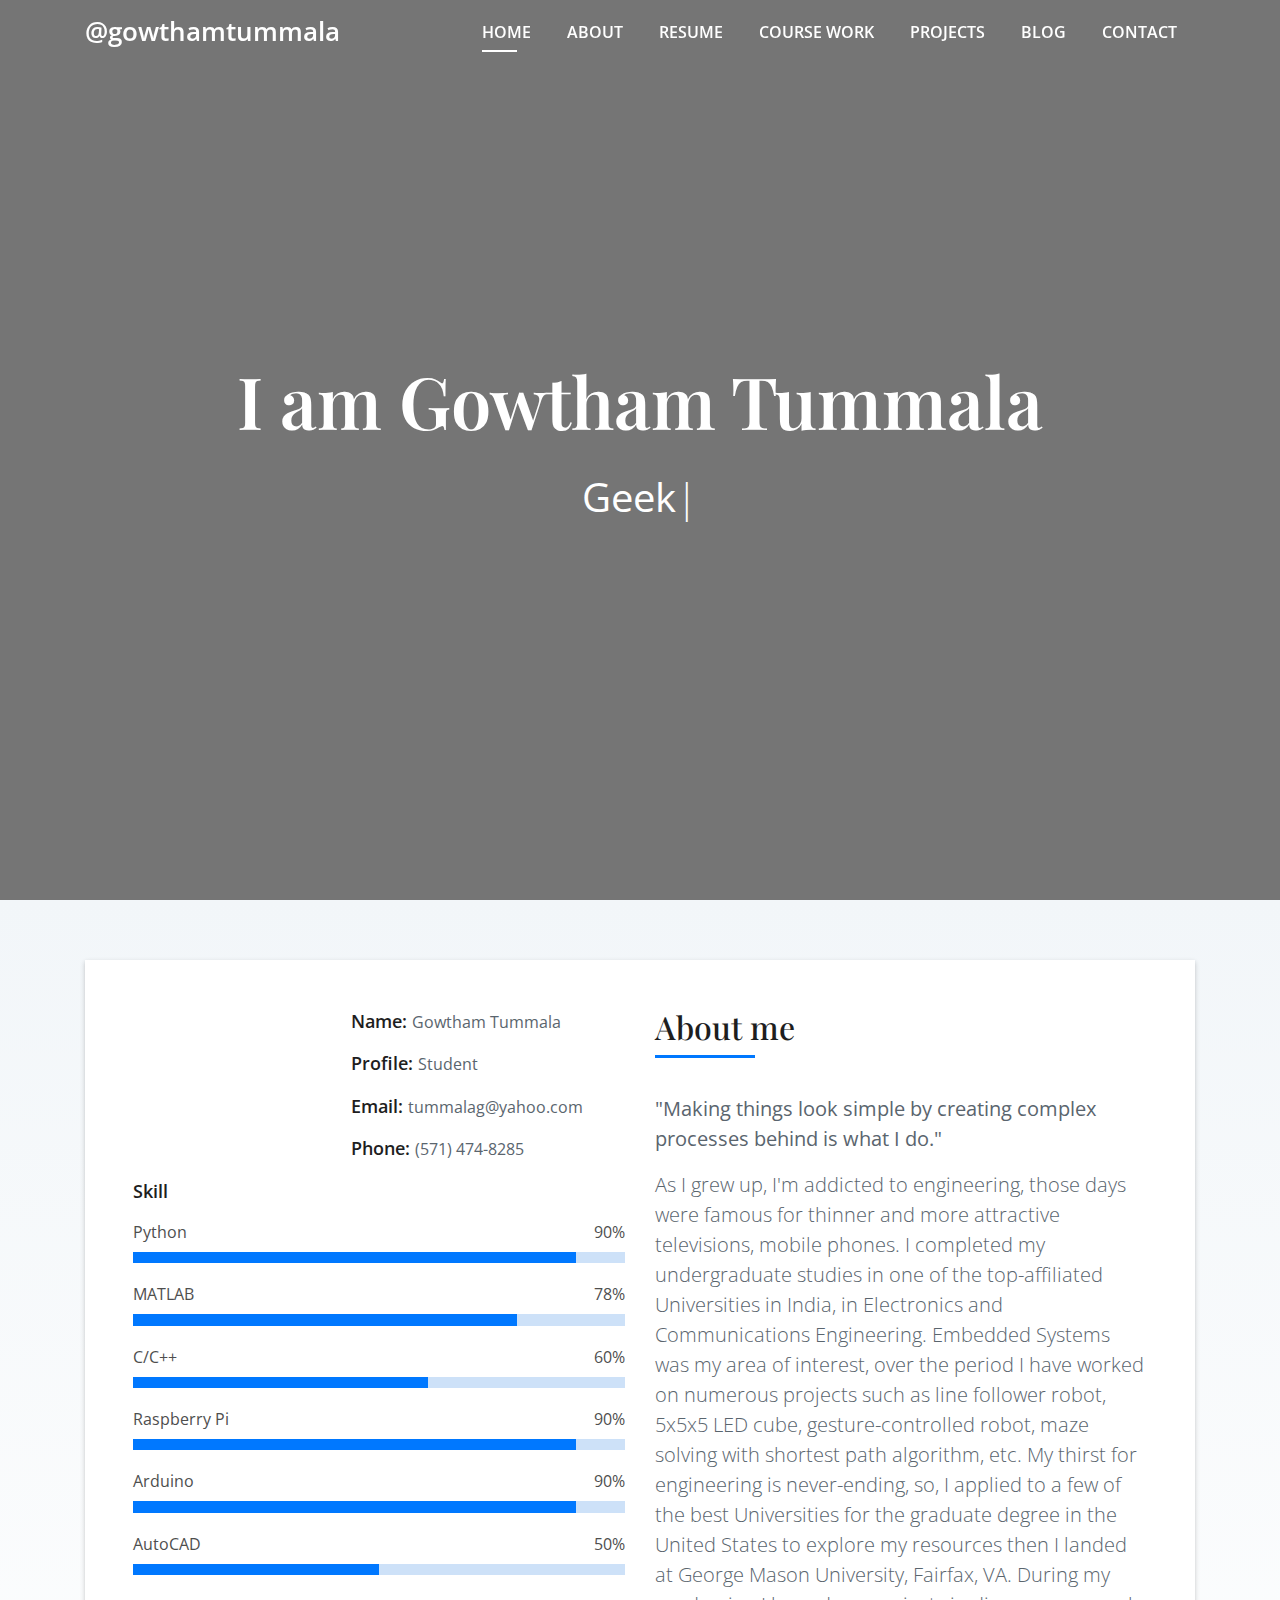
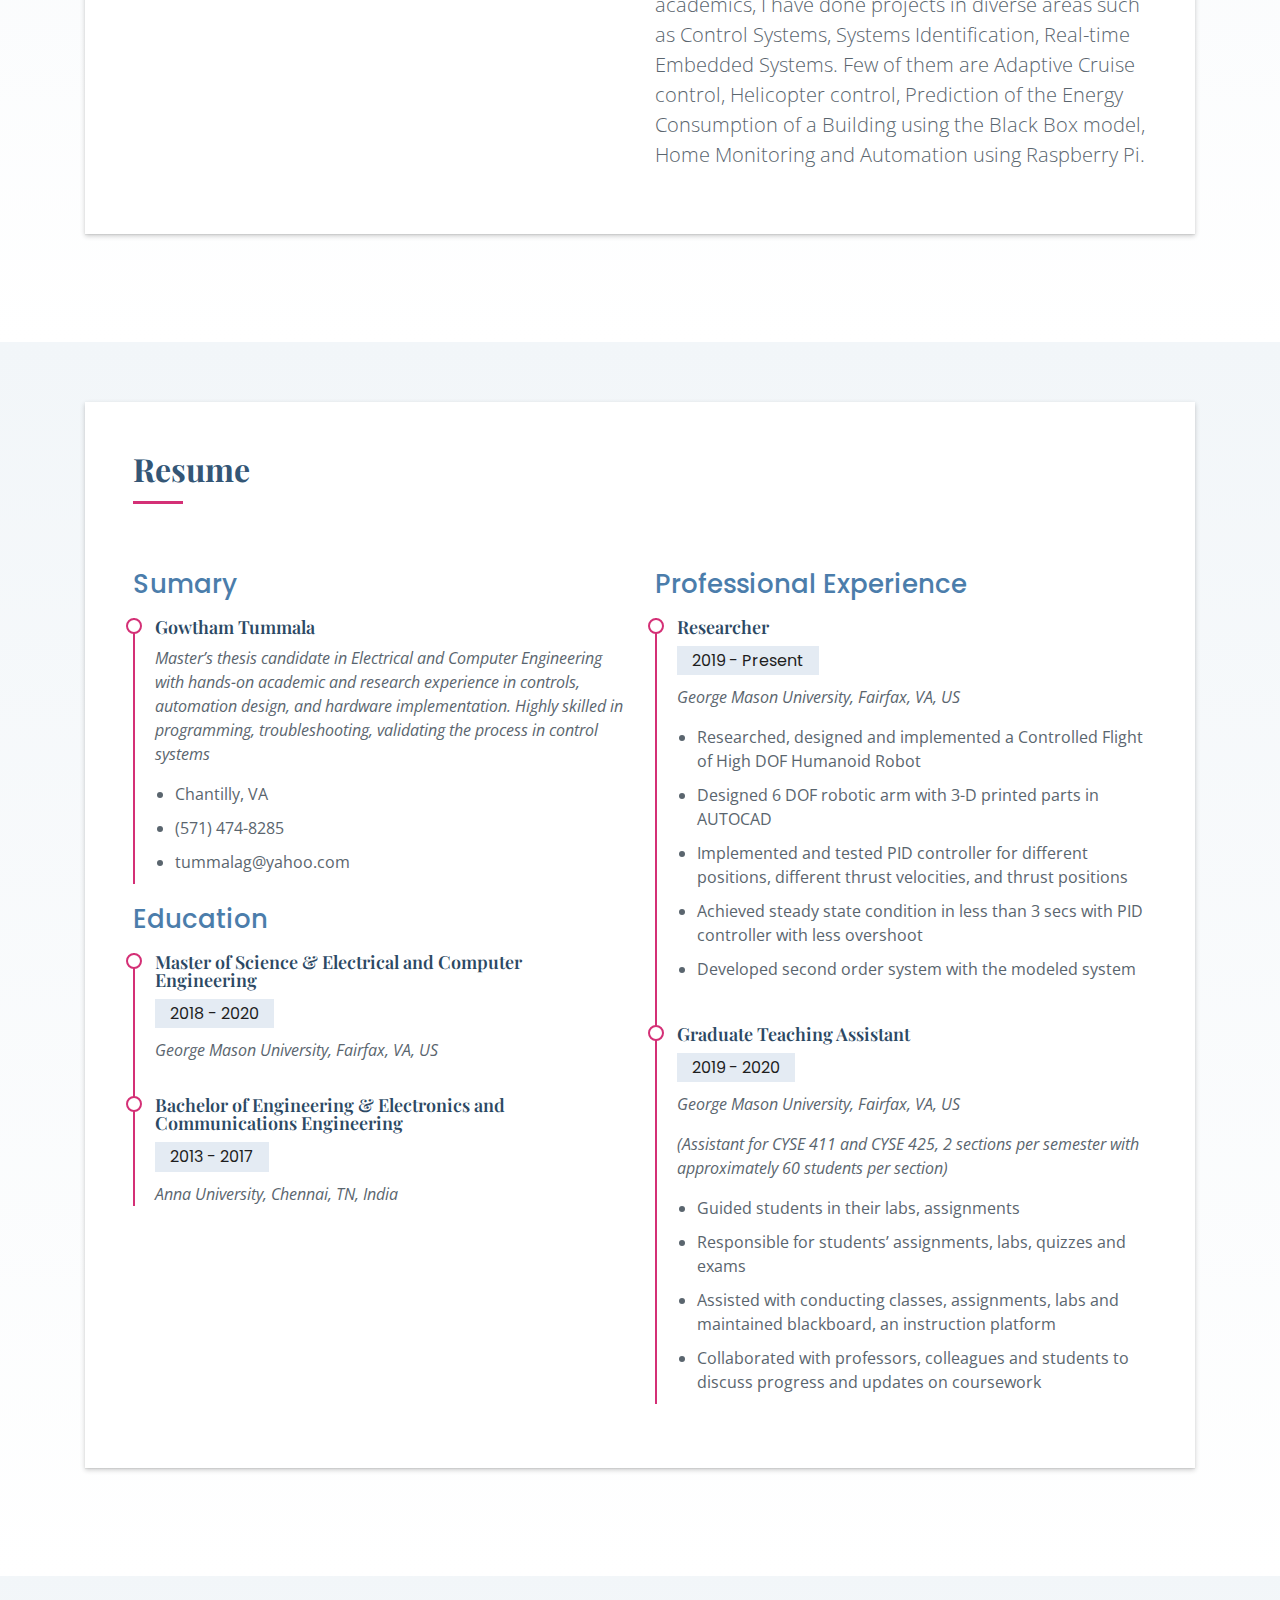
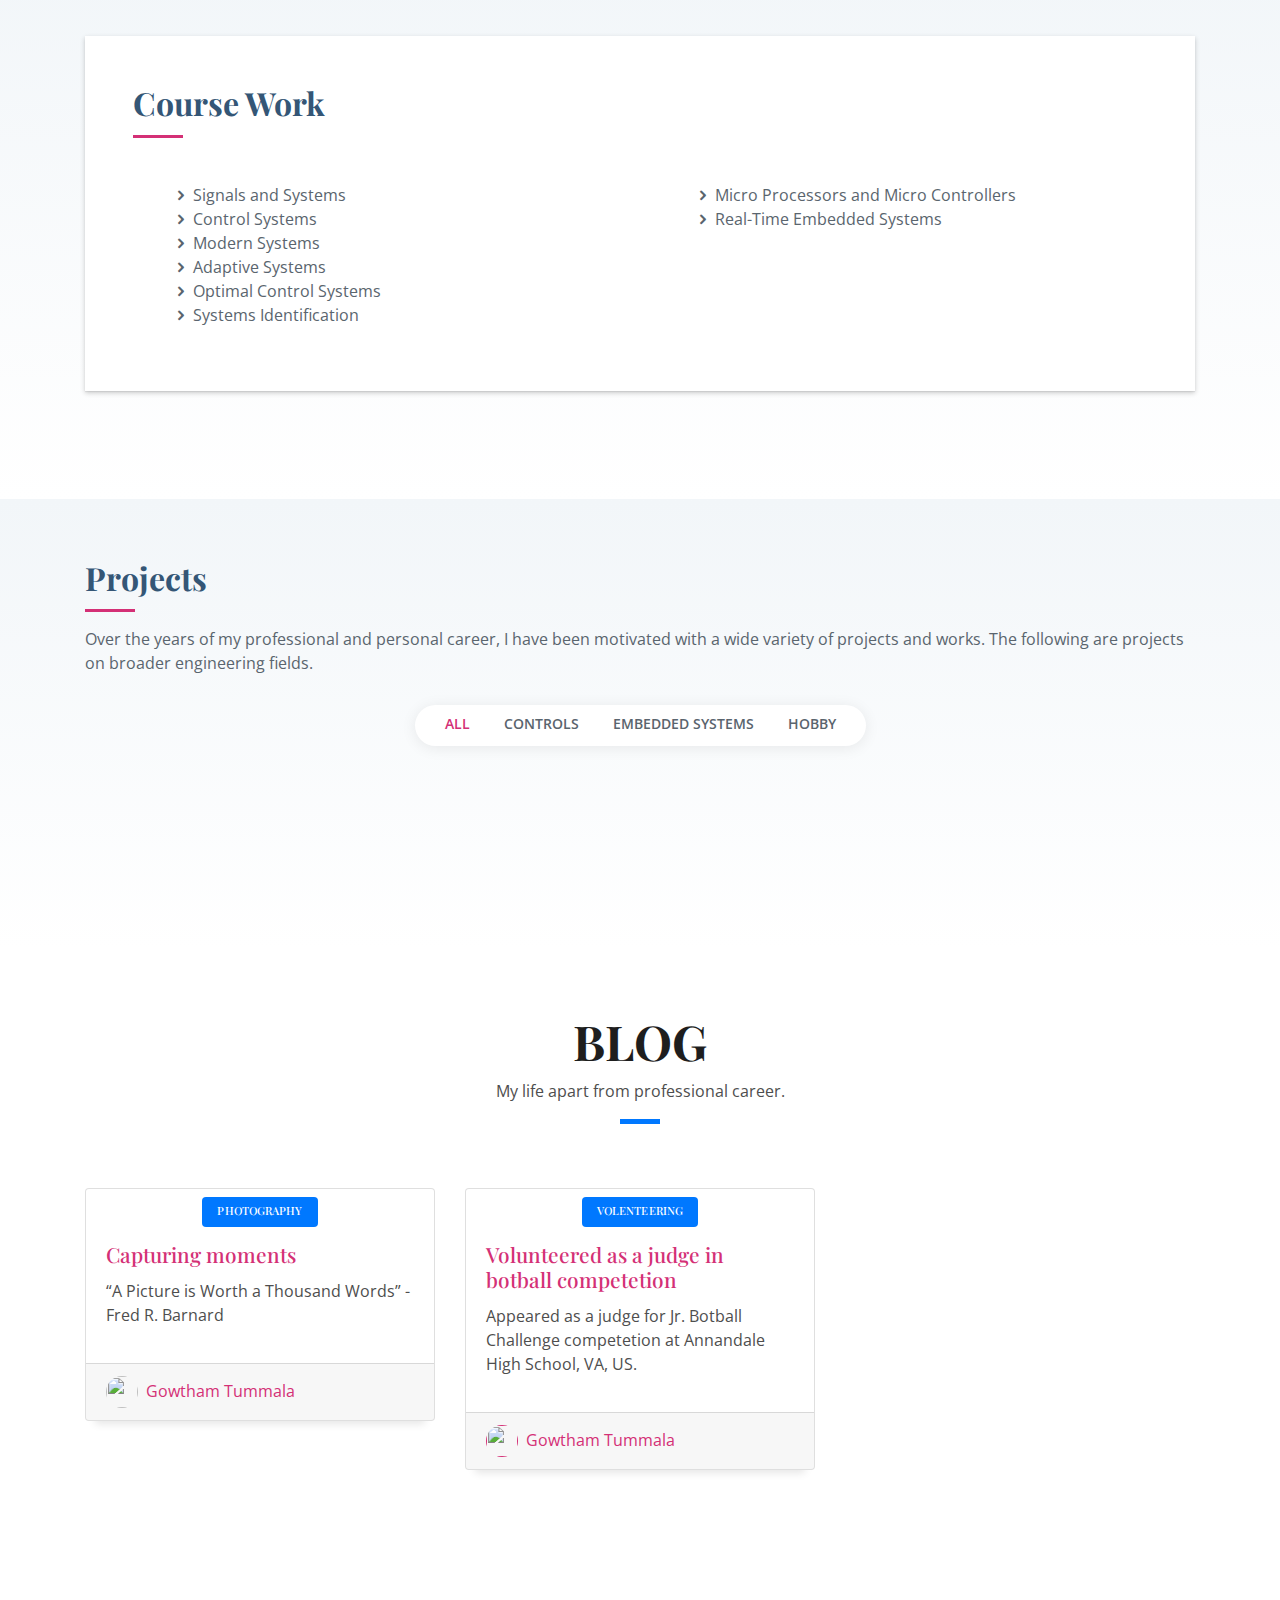
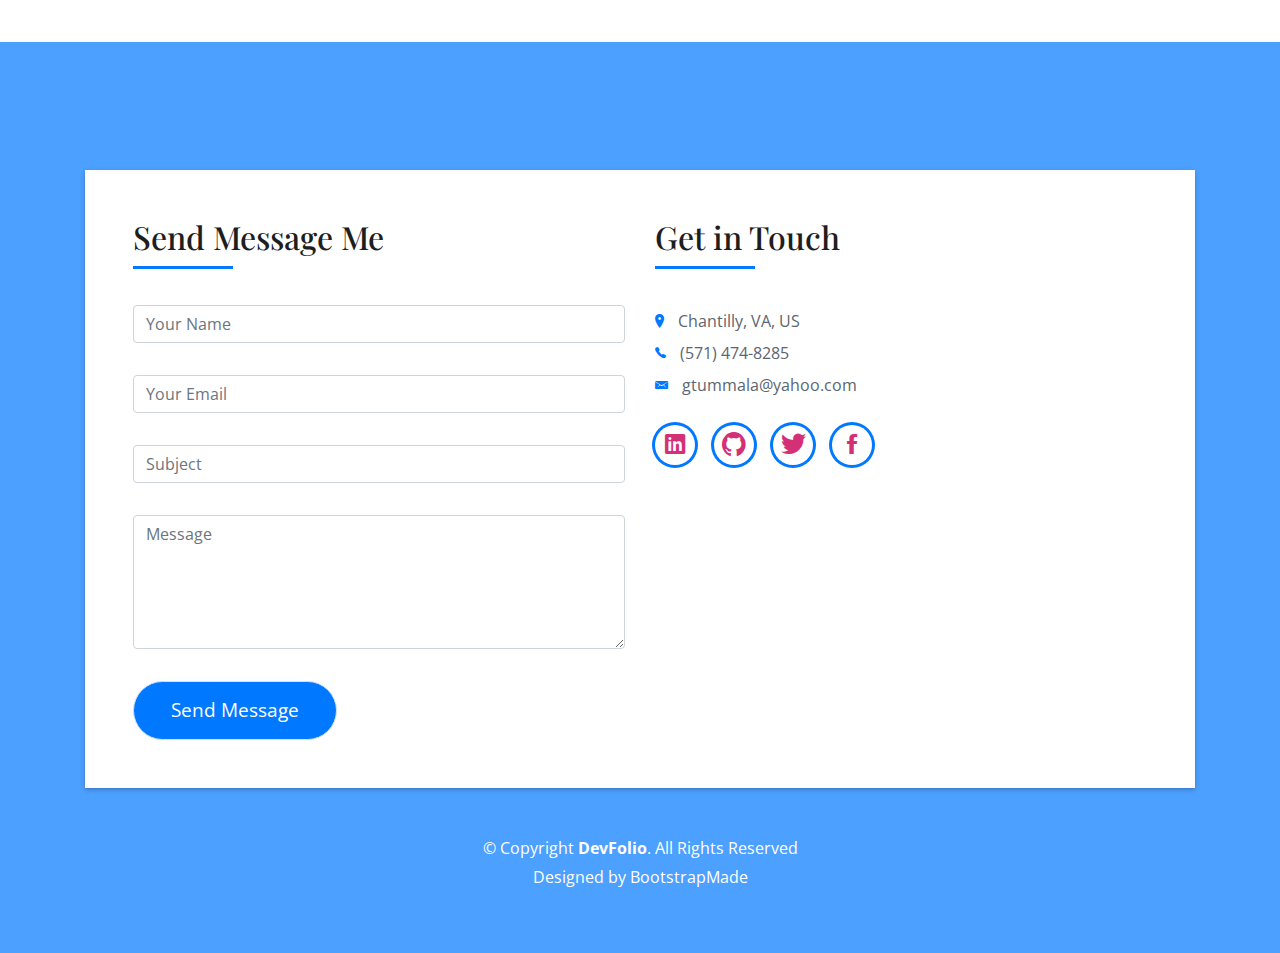
==== commit 957f2bc3: "deployed tummalafolio" ====
--- a/tummalaFolio/index.html
+++ b/tummalaFolio/index.html
@@ -8,8 +8,8 @@
   <meta content="" name="description">
 
   <!-- Favicons -->
-  <link href="img/icon.jpg" rel="icon">
-  <link href="img/icon.jpg" rel="icon">
+  <link href="https://raw.githubusercontent.com/tummalag/my_website/master/tummalaFolio/img/icon.jpg" rel="icon">
+  <link href="https://raw.githubusercontent.com/tummalag/my_website/master/tummalaFolio/img/icon.jpg" rel="apple-touch-icon">
 
   <!-- Bootstrap CSS File -->
   <link href="lib/bootstrap/css/bootstrap.min.css" rel="stylesheet">
@@ -89,7 +89,7 @@
   <!--/ Nav End /-->
 
   <!--/ Intro Skew Star /-->
-  <div id="home" class="intro route bg-image" style="background-image: url(img/bg_pic.jpeg)">
+  <div id="home" class="intro route bg-image" style="background-image: url(https://github.com/tummalag/my_website/blob/master/tummalaFolio/img/bg_pic.jpeg)">
     <div class="overlay-itro"></div>
     <div class="intro-content display-table">
       <div class="table-cell">
@@ -114,7 +114,7 @@
                 <div class="row">
                   <div class="col-sm-6 col-md-5">
                     <div class="about-img">
-                      <img src="img/my_pic.jpeg" class="img-fluid rounded b-shadow-a" alt="">
+                      <img src="https://raw.githubusercontent.com/tummalag/my_website/master/tummalaFolio/img/my_pic.jpeg" class="img-fluid rounded b-shadow-a" alt="">
                     </div>
                   </div>
                   <div class="col-sm-6 col-md-7">
@@ -320,7 +320,7 @@
 
           <div class="col-lg-4 col-md-6 portfolio-item filter-app">
             <div class="portfolio-wrap">
-              <img src="img/acc_img1.jpg" class="img-fluid" alt="">
+              <img src="https://raw.githubusercontent.com/tummalag/my_website/master/tummalaFolio/img/acc_img1.jpg" class="img-fluid" alt="">
               <div class="portfolio-info">
                 <h4>Adaptive Cruise Control</h4>
                 <p>Controls</p>
@@ -334,13 +334,13 @@
 
           <div class="col-lg-4 col-md-6 portfolio-item filter-web">
             <div class="portfolio-wrap">
-              <img src="img/pnp_img.jpg" class="img-fluid" alt="">
+              <img src="https://raw.githubusercontent.com/tummalag/my_website/blob/master/tummalaFolio/img/pnp_img.JPG" class="img-fluid" alt="">
               <div class="portfolio-info">
                 <h4>Pick & Place robot </h4>
                 <p>Embedded Systems</p>
               </div>
               <div class="portfolio-links">
-                <a href="np_img.jpg" data-gall="portfolioGallery" class="venobox" title="Embedded System"><i class="bx bx-plus"></i></a>
+                <a href="https://raw.githubusercontent.com/tummalag/my_website/blob/master/tummalaFolio/img/pnp_img.JPG" data-gall="portfolioGallery" class="venobox" title="Embedded System"><i class="bx bx-plus"></i></a>
                 <a href="#" title="More Details"><i class="bx bx-link"></i></a>
               </div>
             </div>
@@ -348,13 +348,13 @@
 
           <div class="col-lg-4 col-md-6 portfolio-item filter-app">
             <div class="portfolio-wrap">
-              <img src="img/hc_img2.PNG" class="img-fluid" alt="">
+              <img src="https://raw.githubusercontent.com/tummalag/my_website/blob/master/tummalaFolio/img/hc_img2.png" class="img-fluid" alt="">
               <div class="portfolio-info">
                 <h4>Helicoptor Control</h4>
                 <p>Controls</p>
               </div>
               <div class="portfolio-links">
-                <a href="img/hc_img2.PNG" data-gall="portfolioGallery" class="venobox" title="Controls"><i class="bx bx-plus"></i></a>
+                <a href="https://raw.githubusercontent.com/tummalag/my_website/blob/master/tummalaFolio/img/hc_img2.png" data-gall="portfolioGallery" class="venobox" title="Controls"><i class="bx bx-plus"></i></a>
                 <a href="#" title="More Details"><i class="bx bx-link"></i></a>
               </div>
             </div>
@@ -362,13 +362,13 @@
 
           <div class="col-lg-4 col-md-6 portfolio-item filter-web">
             <div class="portfolio-wrap">
-              <img src="img/home_sys_img1.PNG" class="img-fluid" alt="">
+              <img src="https://raw.githubusercontent.com/tummalag/my_website/blob/master/tummalaFolio/img/home_sys_img1.png" class="img-fluid" alt="">
               <div class="portfolio-info">
                 <h4>Home Monitoring and Automation System</h4>
                 <p>Embedded Systems</p>
               </div>
               <div class="portfolio-links">
-                <a href="img/home_sys_img1.PNG" data-gall="portfolioGallery" class="venobox" title="Embedded System"><i class="bx bx-plus"></i></a>
+                <a href="https://raw.githubusercontent.com/tummalag/my_website/blob/master/tummalaFolio/img/home_sys_img1.png" data-gall="portfolioGallery" class="venobox" title="Embedded System"><i class="bx bx-plus"></i></a>
                 <a href="#" title="More Details"><i class="bx bx-link"></i></a>
               </div>
             </div>
@@ -399,7 +399,7 @@
         <div class="col-md-4">
           <div class="card card-blog">
             <div class="card-img">
-              <a href="img/photo_img.jpeg"><img src="img/photo_img.jpeg" alt="" class="img-fluid"></a>
+              <a href="https://raw.githubusercontent.com/tummalag/my_website/blob/master/tummalaFolio/img/photo_img.jpeg"><img src="https://raw.githubusercontent.com/tummalag/my_website/blob/master/tummalaFolio/img/photo_img.jpeg" alt="" class="img-fluid"></a>
             </div>
             <div class="card-body">
               <div class="card-category-box">
@@ -414,8 +414,8 @@
             </div>
             <div class="card-footer">
               <div class="post-author">
-                <a href="img/photo_img.jpeg">
-                  <img src="img/icon_img.jpg" alt="" class="avatar rounded-circle">
+                <a href="https://raw.githubusercontent.com/tummalag/my_website/blob/master/tummalaFolio/img/photo_img.jpeg">
+                  <img src="https://raw.githubusercontent.com/tummalag/my_website/blob/master/tummalaFolio/img/icon_img.jpg" alt="" class="avatar rounded-circle">
                   <span class="author">Gowtham Tummala</span>
                 </a>
               </div>
@@ -426,7 +426,7 @@
         <div class="col-md-4">
           <div class="card card-blog">
             <div class="card-img">
-              <a href="img/botball_challenge_2.jpeg"><img src="img/botball_challenge_2.jpeg" alt="" class="img-fluid"></a>
+              <a href="https://raw.githubusercontent.com/tummalag/my_website/blob/master/tummalaFolio/img/botball_challenge_2.jpeg"><img src="https://raw.githubusercontent.com/tummalag/my_website/blob/master/tummalaFolio/img/botball_challenge_2.jpeg" alt="" class="img-fluid"></a>
             </div>
             <div class="card-body">
               <div class="card-category-box">
@@ -434,7 +434,7 @@
                   <h6 class="category">Volenteering</h6>
                 </div>
               </div>
-              <h3 class="card-title"><a href="img/botball_challenge_2.jpeg">Volunteered as a judge in botball competetion</a></h3>
+              <h3 class="card-title"><a href="https://raw.githubusercontent.com/tummalag/my_website/blob/master/tummalaFolio/img/botball_challenge_2.jpeg">Volunteered as a judge in botball competetion</a></h3>
               <p class="card-description">
                 Appeared as a judge for Jr. Botball Challenge competetion at Annandale High School, VA, US.
               </p>
@@ -442,7 +442,7 @@
             <div class="card-footer">
               <div class="post-author">
                 <a href="">
-                  <img src="img/icon_img.jpg" alt="" class="avatar rounded-circle">
+                  <img src="https://raw.githubusercontent.com/tummalag/my_website/blob/master/tummalaFolio/img/icon_img.jpg" alt="" class="avatar rounded-circle">
                   <span class="author">Gowtham Tummala</span>
                 </a>
               </div>
@@ -456,7 +456,7 @@
   <!--/ Section Blog End /-->
 
   <!--/ Section Contact-Footer Star /-->
-  <section class="paralax-mf footer-paralax bg-image sect-mt4 route" style="background-image: url(img/overlay-bg.jpg)">
+  <section class="paralax-mf footer-paralax bg-image sect-mt4 route" style="background-image: url(https://raw.githubusercontent.com/tummalag/my_website/blob/master/tummalaFolio/img/overlay-bg.jpg)">
     <div class="overlay-mf"></div>
     <div class="container">
       <div class="row">
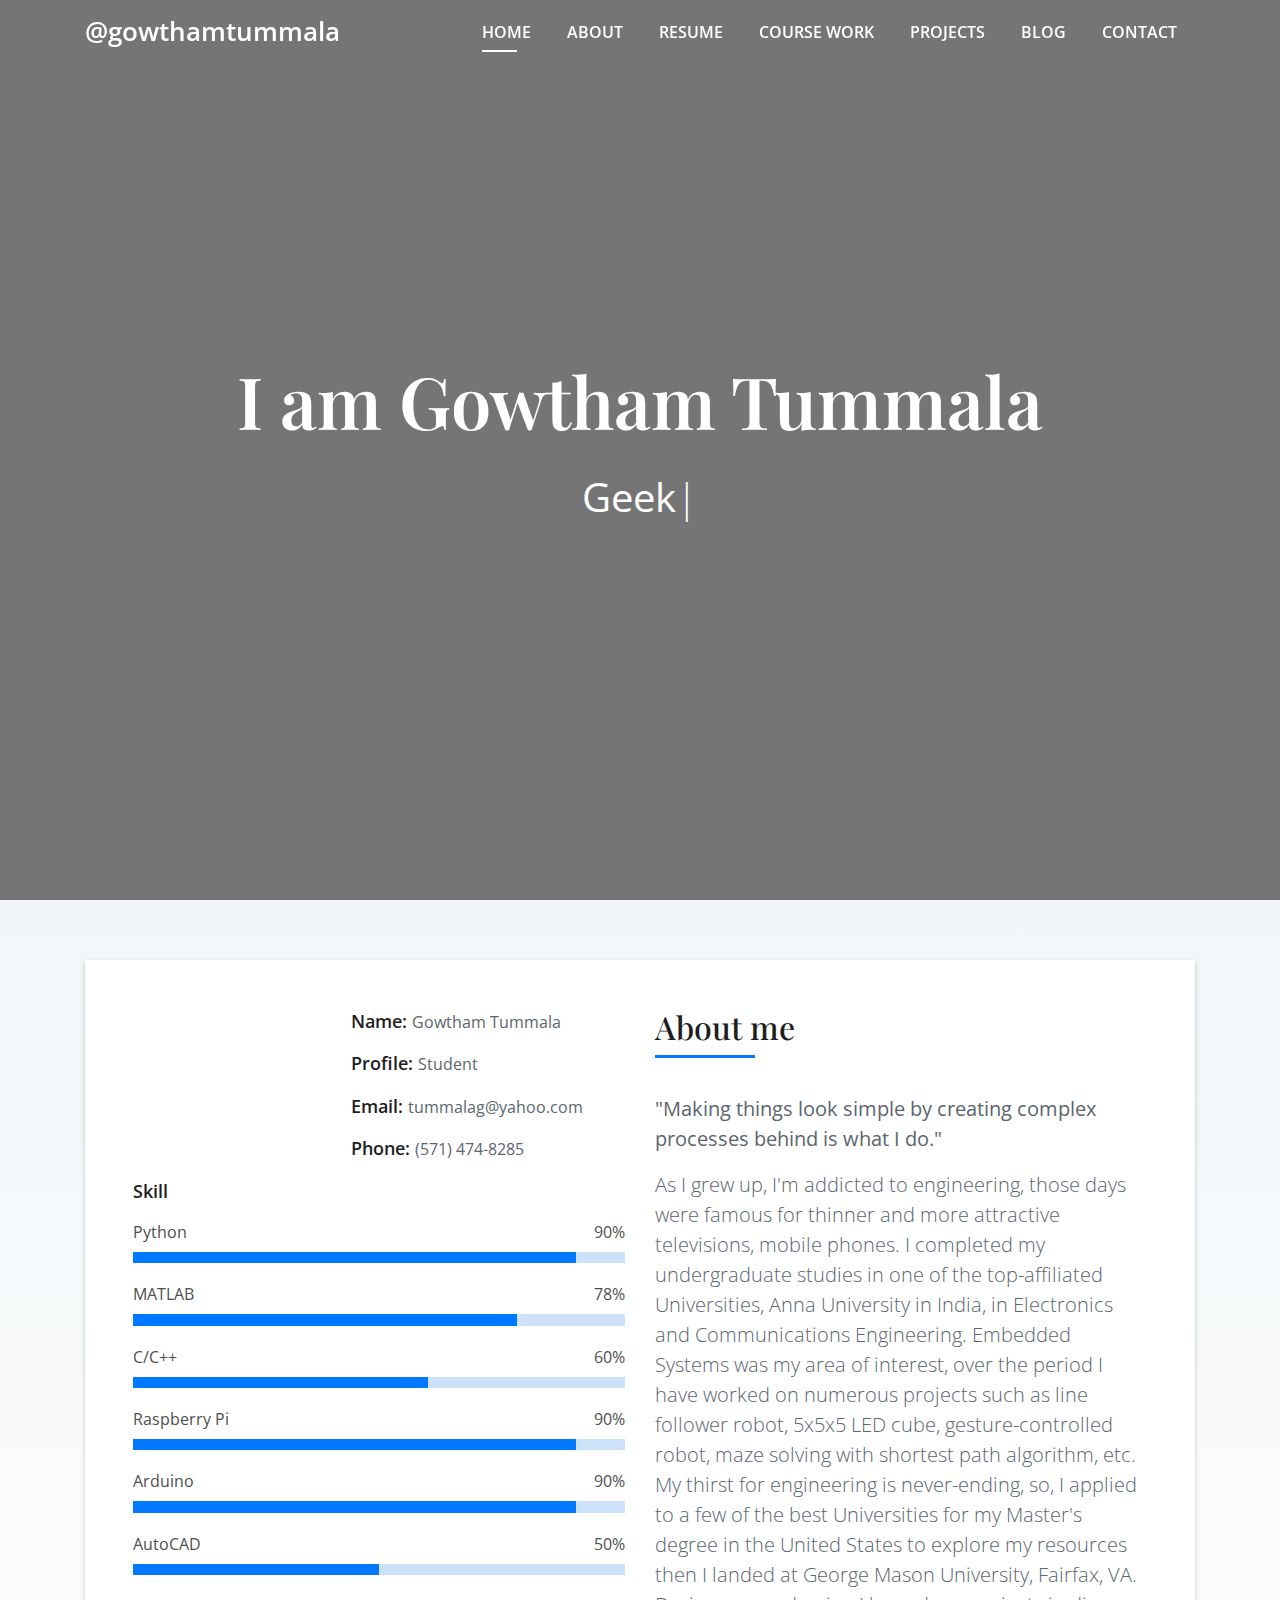
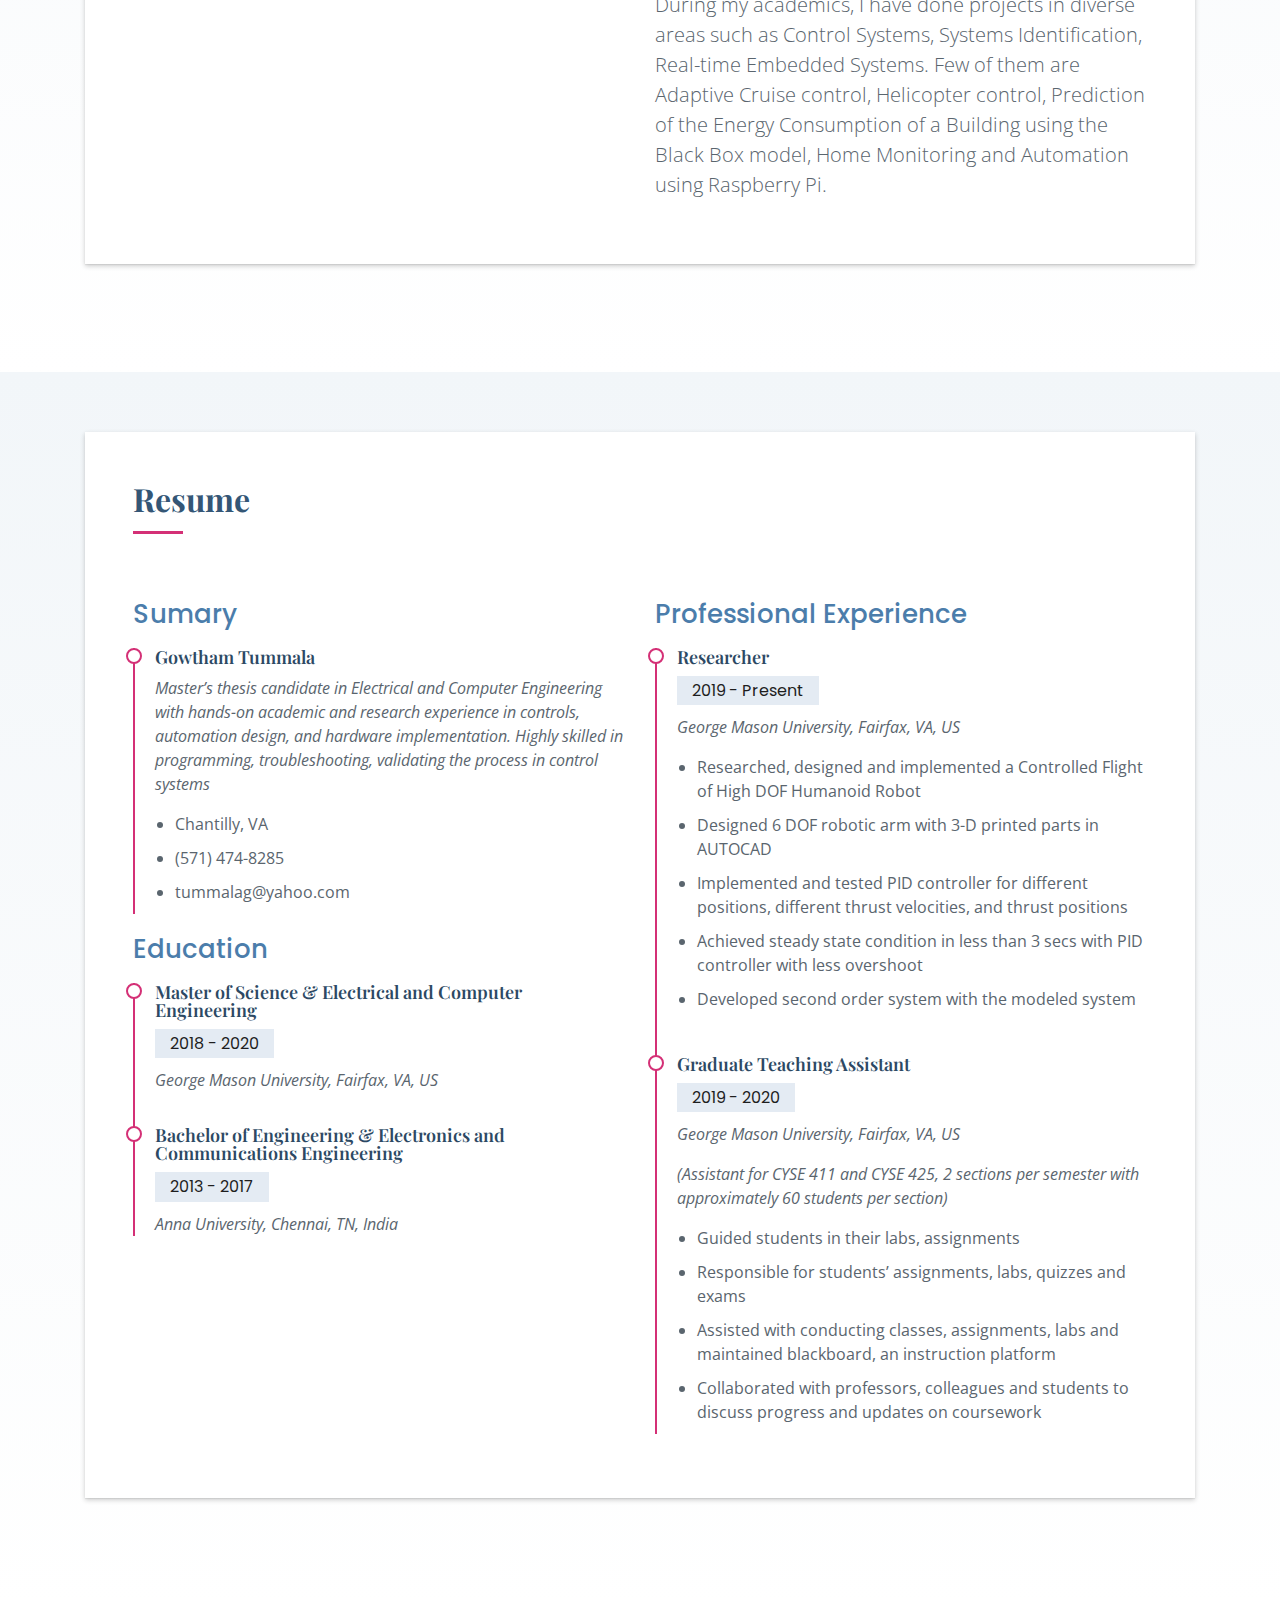
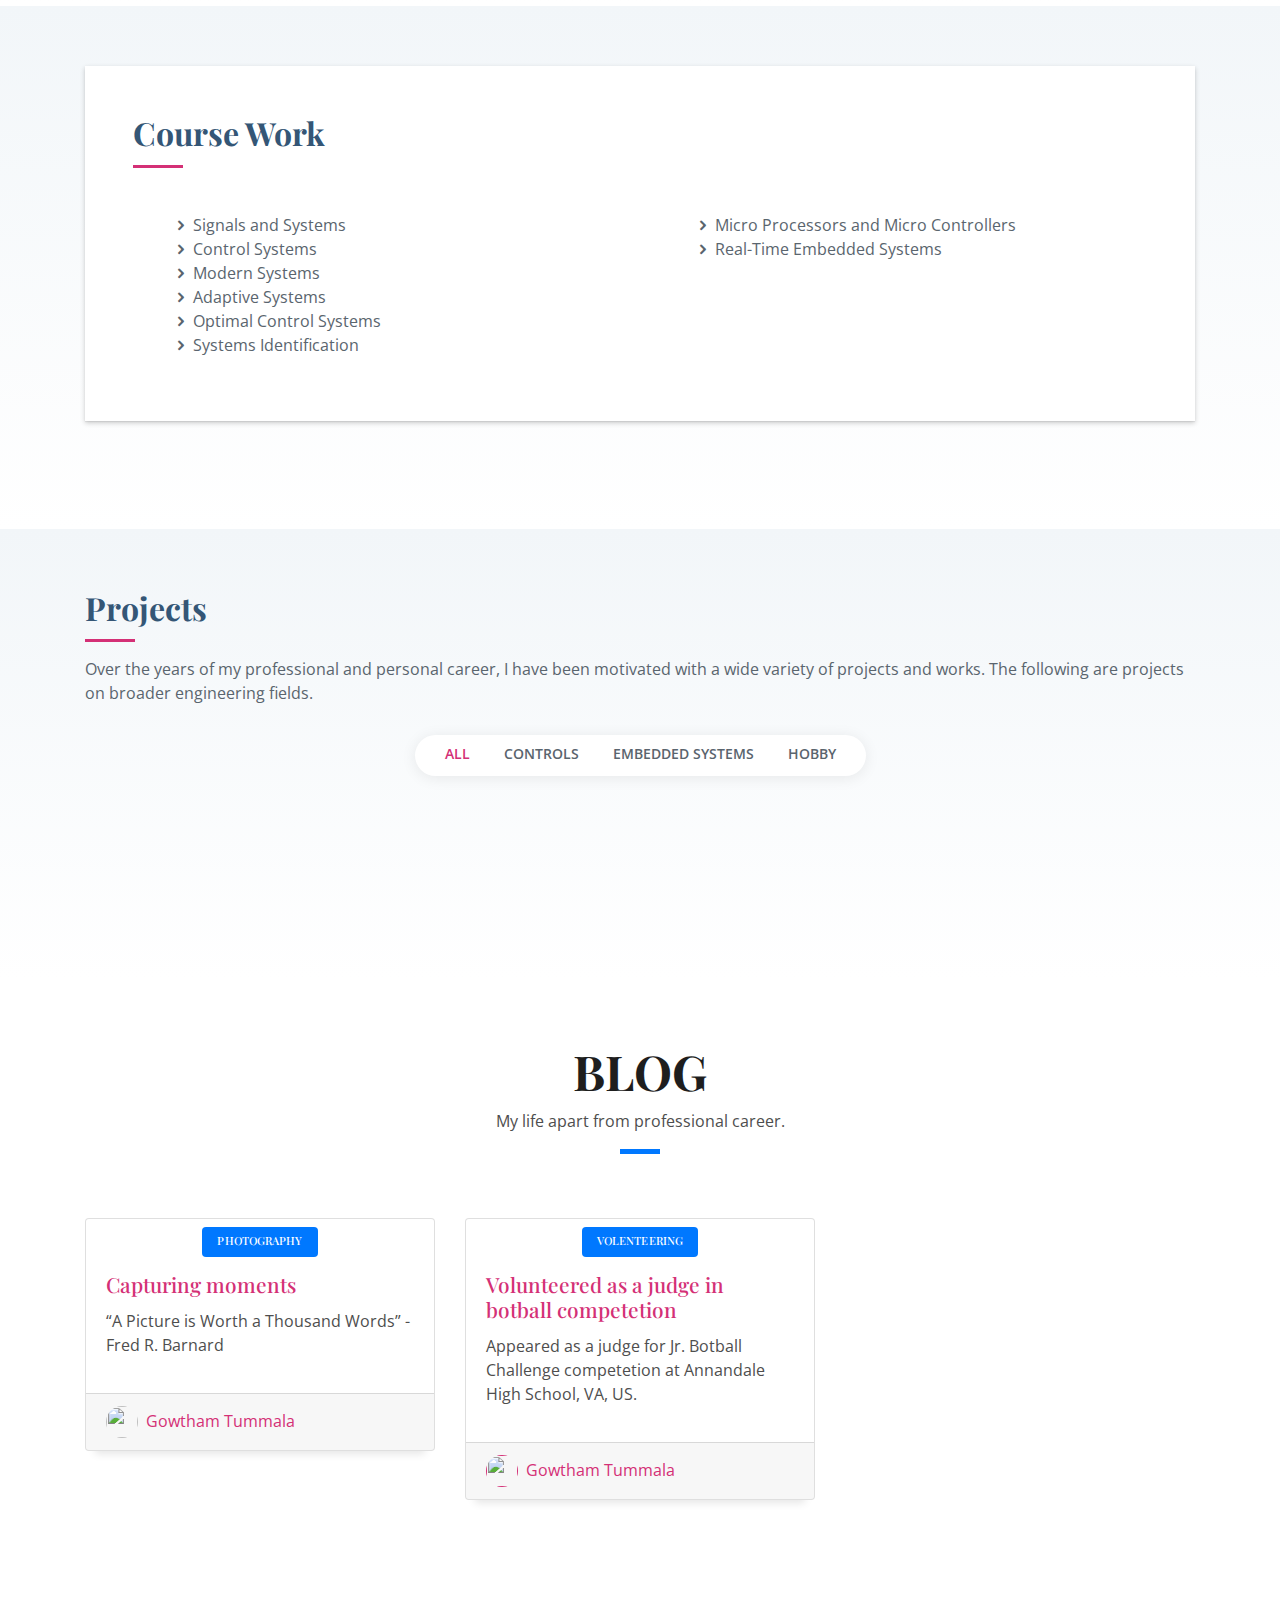
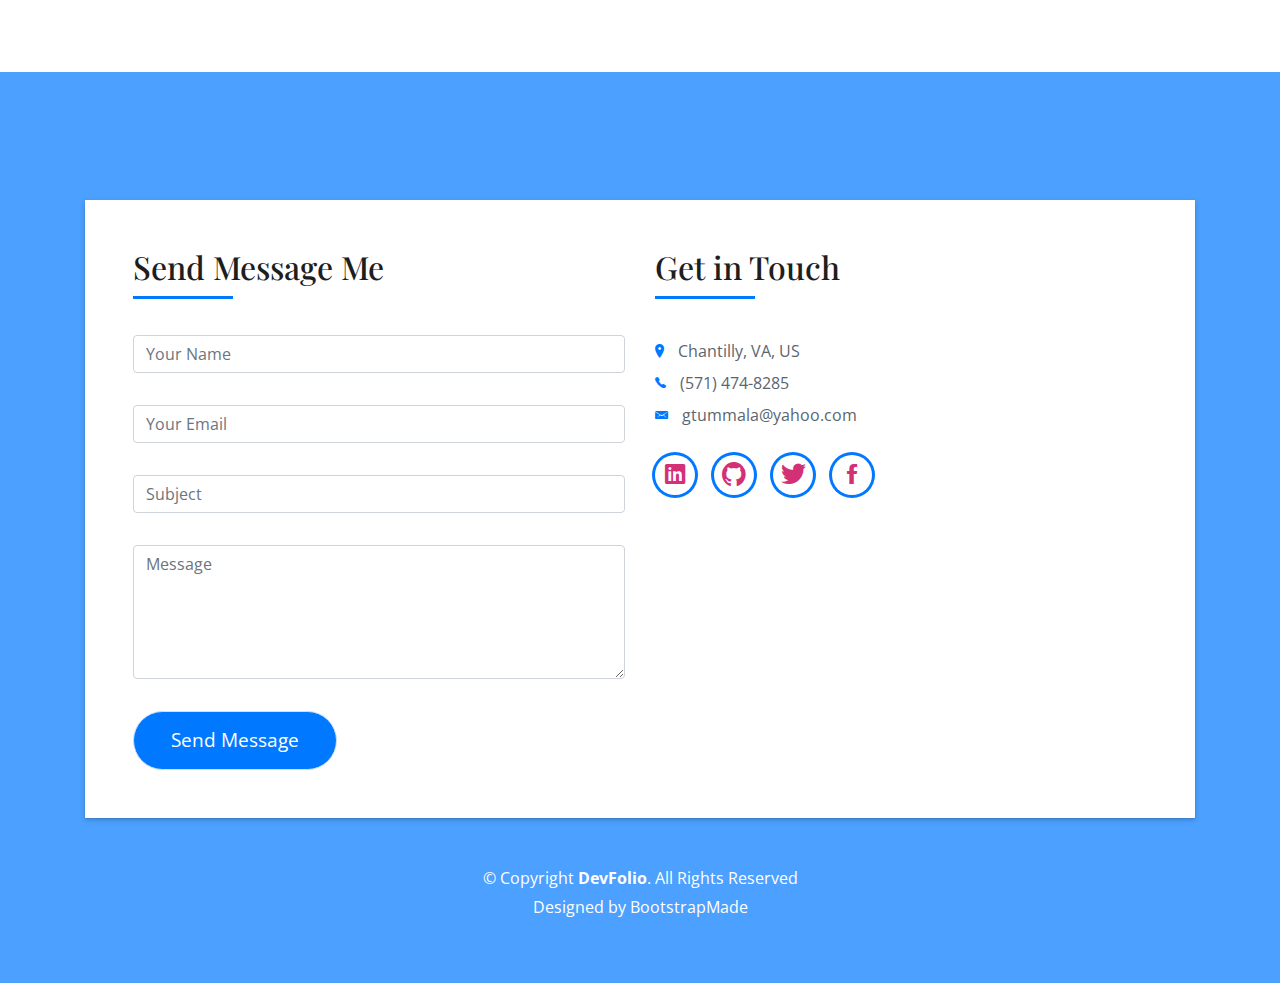
==== commit 12b00c7b: "back to top error fixed" ====
--- a/tummalaFolio/index.html
+++ b/tummalaFolio/index.html
@@ -89,7 +89,7 @@
   <!--/ Nav End /-->
 
   <!--/ Intro Skew Star /-->
-  <div id="home" class="intro route bg-image" style="background-image: url(https://github.com/tummalag/my_website/blob/master/tummalaFolio/img/bg_pic.jpeg)">
+  <div id="home" class="intro route bg-image" style="background-image: url(https://raw.githubusercontent.com/tummalag/my_website/master/tummalaFolio/img/bg_pic.jpeg)">
     <div class="overlay-itro"></div>
     <div class="intro-content display-table">
       <div class="table-cell">
@@ -171,7 +171,7 @@
                     <p class="mb-0">"Making things look simple by creating complex processes behind is what I do."</p>
                   </blockquote>
                   <p class="lead">
-                    As I grew up, I'm addicted to engineering, those days were famous for thinner and more attractive televisions, mobile phones. I completed my undergraduate studies in one of the top-affiliated Universities in India, in Electronics and Communications Engineering. Embedded Systems was my area of interest, over the period I have worked on numerous projects such as line follower robot, 5x5x5 LED cube, gesture-controlled robot, maze solving with shortest path algorithm, etc. My thirst for engineering is never-ending, so, I applied to a few of the best Universities for the graduate degree in the United States to explore my resources then I landed at George Mason University, Fairfax, VA. During my academics, I have done projects in diverse areas such as Control Systems, Systems Identification, Real-time Embedded Systems. Few of them are Adaptive Cruise control, Helicopter control, Prediction of the Energy Consumption of a Building using the Black Box model, Home Monitoring and Automation using Raspberry Pi.
+                    As I grew up, I'm addicted to engineering, those days were famous for thinner and more attractive televisions, mobile phones. I completed my undergraduate studies in one of the top-affiliated Universities, Anna University in India, in Electronics and Communications Engineering. Embedded Systems was my area of interest, over the period I have worked on numerous projects such as line follower robot, 5x5x5 LED cube, gesture-controlled robot, maze solving with shortest path algorithm, etc. My thirst for engineering is never-ending, so, I applied to a few of the best Universities for my Master's degree in the United States to explore my resources then I landed at George Mason University, Fairfax, VA. During my academics, I have done projects in diverse areas such as Control Systems, Systems Identification, Real-time Embedded Systems. Few of them are Adaptive Cruise control, Helicopter control, Prediction of the Energy Consumption of a Building using the Black Box model, Home Monitoring and Automation using Raspberry Pi.
                   </p>
                   <p class="lead">
                     
@@ -326,7 +326,7 @@
                 <p>Controls</p>
               </div>
               <div class="portfolio-links">
-                <a href="blog-single.html" target="_blank" data-gall="portfolioGallery" class="venobox" title="more-info"><i class="bx bx-plus"></i></a>
+                <a href="blog-single.html" data-gall="portfolioGallery" class="venobox" title="more-info"><i class="bx bx-plus"></i></a>
                 <a href="https://github.com/tummalag/adaptive_cruise_control" title="GitHub Link" target="_blank"><i class="bx bx-link"></i></a>
               </div>
             </div>
@@ -334,13 +334,13 @@
 
           <div class="col-lg-4 col-md-6 portfolio-item filter-web">
             <div class="portfolio-wrap">
-              <img src="https://raw.githubusercontent.com/tummalag/my_website/blob/master/tummalaFolio/img/pnp_img.JPG" class="img-fluid" alt="">
+              <img src="https://raw.githubusercontent.com/tummalag/my_website/master/tummalaFolio/img/pnp_img.jpeg" class="img-fluid" alt="">
               <div class="portfolio-info">
                 <h4>Pick & Place robot </h4>
                 <p>Embedded Systems</p>
               </div>
               <div class="portfolio-links">
-                <a href="https://raw.githubusercontent.com/tummalag/my_website/blob/master/tummalaFolio/img/pnp_img.JPG" data-gall="portfolioGallery" class="venobox" title="Embedded System"><i class="bx bx-plus"></i></a>
+                <a href="https://raw.githubusercontent.com/tummalag/my_website/master/tummalaFolio/img/pnp_img.jpeg" data-gall="portfolioGallery" class="venobox" title="Embedded System"><i class="bx bx-plus"></i></a>
                 <a href="#" title="More Details"><i class="bx bx-link"></i></a>
               </div>
             </div>
@@ -348,13 +348,13 @@
 
           <div class="col-lg-4 col-md-6 portfolio-item filter-app">
             <div class="portfolio-wrap">
-              <img src="https://raw.githubusercontent.com/tummalag/my_website/blob/master/tummalaFolio/img/hc_img2.png" class="img-fluid" alt="">
+              <img src="https://raw.githubusercontent.com/tummalag/my_website/master/tummalaFolio/img/hc_img2.png" class="img-fluid" alt="">
               <div class="portfolio-info">
                 <h4>Helicoptor Control</h4>
                 <p>Controls</p>
               </div>
               <div class="portfolio-links">
-                <a href="https://raw.githubusercontent.com/tummalag/my_website/blob/master/tummalaFolio/img/hc_img2.png" data-gall="portfolioGallery" class="venobox" title="Controls"><i class="bx bx-plus"></i></a>
+                <a href="https://raw.githubusercontent.com/tummalag/my_website/master/tummalaFolio/img/hc_img2.png" data-gall="portfolioGallery" class="venobox" title="Controls"><i class="bx bx-plus"></i></a>
                 <a href="#" title="More Details"><i class="bx bx-link"></i></a>
               </div>
             </div>
@@ -362,13 +362,13 @@
 
           <div class="col-lg-4 col-md-6 portfolio-item filter-web">
             <div class="portfolio-wrap">
-              <img src="https://raw.githubusercontent.com/tummalag/my_website/blob/master/tummalaFolio/img/home_sys_img1.png" class="img-fluid" alt="">
+              <img src="https://raw.githubusercontent.com/tummalag/my_website/master/tummalaFolio/img/home_sys_img1.png" class="img-fluid" alt="">
               <div class="portfolio-info">
                 <h4>Home Monitoring and Automation System</h4>
                 <p>Embedded Systems</p>
               </div>
               <div class="portfolio-links">
-                <a href="https://raw.githubusercontent.com/tummalag/my_website/blob/master/tummalaFolio/img/home_sys_img1.png" data-gall="portfolioGallery" class="venobox" title="Embedded System"><i class="bx bx-plus"></i></a>
+                <a href="https://raw.githubusercontent.com/tummalag/my_website/master/tummalaFolio/img/home_sys_img1.png" data-gall="portfolioGallery" class="venobox" title="Embedded System"><i class="bx bx-plus"></i></a>
                 <a href="#" title="More Details"><i class="bx bx-link"></i></a>
               </div>
             </div>
@@ -399,7 +399,7 @@
         <div class="col-md-4">
           <div class="card card-blog">
             <div class="card-img">
-              <a href="https://raw.githubusercontent.com/tummalag/my_website/blob/master/tummalaFolio/img/photo_img.jpeg"><img src="https://raw.githubusercontent.com/tummalag/my_website/blob/master/tummalaFolio/img/photo_img.jpeg" alt="" class="img-fluid"></a>
+              <a href="https://raw.githubusercontent.com/tummalag/my_website/master/tummalaFolio/img/photo_img.jpeg"><img src="https://raw.githubusercontent.com/tummalag/my_website/master/tummalaFolio/img/photo_img.jpeg" alt="" class="img-fluid"></a>
             </div>
             <div class="card-body">
               <div class="card-category-box">
@@ -414,8 +414,8 @@
             </div>
             <div class="card-footer">
               <div class="post-author">
-                <a href="https://raw.githubusercontent.com/tummalag/my_website/blob/master/tummalaFolio/img/photo_img.jpeg">
-                  <img src="https://raw.githubusercontent.com/tummalag/my_website/blob/master/tummalaFolio/img/icon_img.jpg" alt="" class="avatar rounded-circle">
+                <a href="https://raw.githubusercontent.com/tummalag/my_website/master/tummalaFolio/img/photo_img.jpeg">
+                  <img src="https://raw.githubusercontent.com/tummalag/my_website/master/tummalaFolio/img/icon_img.jpg" alt="" class="avatar rounded-circle">
                   <span class="author">Gowtham Tummala</span>
                 </a>
               </div>
@@ -426,7 +426,7 @@
         <div class="col-md-4">
           <div class="card card-blog">
             <div class="card-img">
-              <a href="https://raw.githubusercontent.com/tummalag/my_website/blob/master/tummalaFolio/img/botball_challenge_2.jpeg"><img src="https://raw.githubusercontent.com/tummalag/my_website/blob/master/tummalaFolio/img/botball_challenge_2.jpeg" alt="" class="img-fluid"></a>
+              <a href="https://raw.githubusercontent.com/tummalag/my_website/master/tummalaFolio/img/botball_challenge_2.jpeg"><img src="https://raw.githubusercontent.com/tummalag/my_website/master/tummalaFolio/img/botball_challenge_2.jpeg" alt="" class="img-fluid"></a>
             </div>
             <div class="card-body">
               <div class="card-category-box">
@@ -434,7 +434,7 @@
                   <h6 class="category">Volenteering</h6>
                 </div>
               </div>
-              <h3 class="card-title"><a href="https://raw.githubusercontent.com/tummalag/my_website/blob/master/tummalaFolio/img/botball_challenge_2.jpeg">Volunteered as a judge in botball competetion</a></h3>
+              <h3 class="card-title"><a href="https://raw.githubusercontent.com/tummalag/my_website/master/tummalaFolio/img/botball_challenge_2.jpeg">Volunteered as a judge in botball competetion</a></h3>
               <p class="card-description">
                 Appeared as a judge for Jr. Botball Challenge competetion at Annandale High School, VA, US.
               </p>
@@ -442,7 +442,7 @@
             <div class="card-footer">
               <div class="post-author">
                 <a href="">
-                  <img src="https://raw.githubusercontent.com/tummalag/my_website/blob/master/tummalaFolio/img/icon_img.jpg" alt="" class="avatar rounded-circle">
+                  <img src="https://raw.githubusercontent.com/tummalag/my_website/master/tummalaFolio/img/icon_img.jpg" alt="" class="avatar rounded-circle">
                   <span class="author">Gowtham Tummala</span>
                 </a>
               </div>
@@ -456,7 +456,7 @@
   <!--/ Section Blog End /-->
 
   <!--/ Section Contact-Footer Star /-->
-  <section class="paralax-mf footer-paralax bg-image sect-mt4 route" style="background-image: url(https://raw.githubusercontent.com/tummalag/my_website/blob/master/tummalaFolio/img/overlay-bg.jpg)">
+  <section class="paralax-mf footer-paralax bg-image sect-mt4 route" style="background-image: url(https://raw.githubusercontent.com/tummalag/my_website/master/tummalaFolio/img/overlay-bg.jpg)">
     <div class="overlay-mf"></div>
     <div class="container">
       <div class="row">
--- a/tummalaFolio/assets/css/style.css
+++ b/tummalaFolio/assets/css/style.css
@@ -29,32 +29,6 @@
 /*--------------------------------------------------------------
 # Back to top button
 --------------------------------------------------------------*/
-.back-to-top {
-  position: fixed;
-  display: none;
-  width: 40px;
-  height: 40px;
-  border-radius: 50px;
-  right: 15px;
-  bottom: 15px;
-  background: #d43076;
-  color: #fff;
-  transition: display 0.5s ease-in-out;
-  z-index: 99999;
-}
-
-.back-to-top i {
-  font-size: 24px;
-  position: absolute;
-  top: 7px;
-  left: 8px;
-}
-
-.back-to-top:hover {
-  color: #fff;
-  background: #db528c;
-  transition: background 0.2s ease-in-out;
-}
 
 /*--------------------------------------------------------------
 # Header
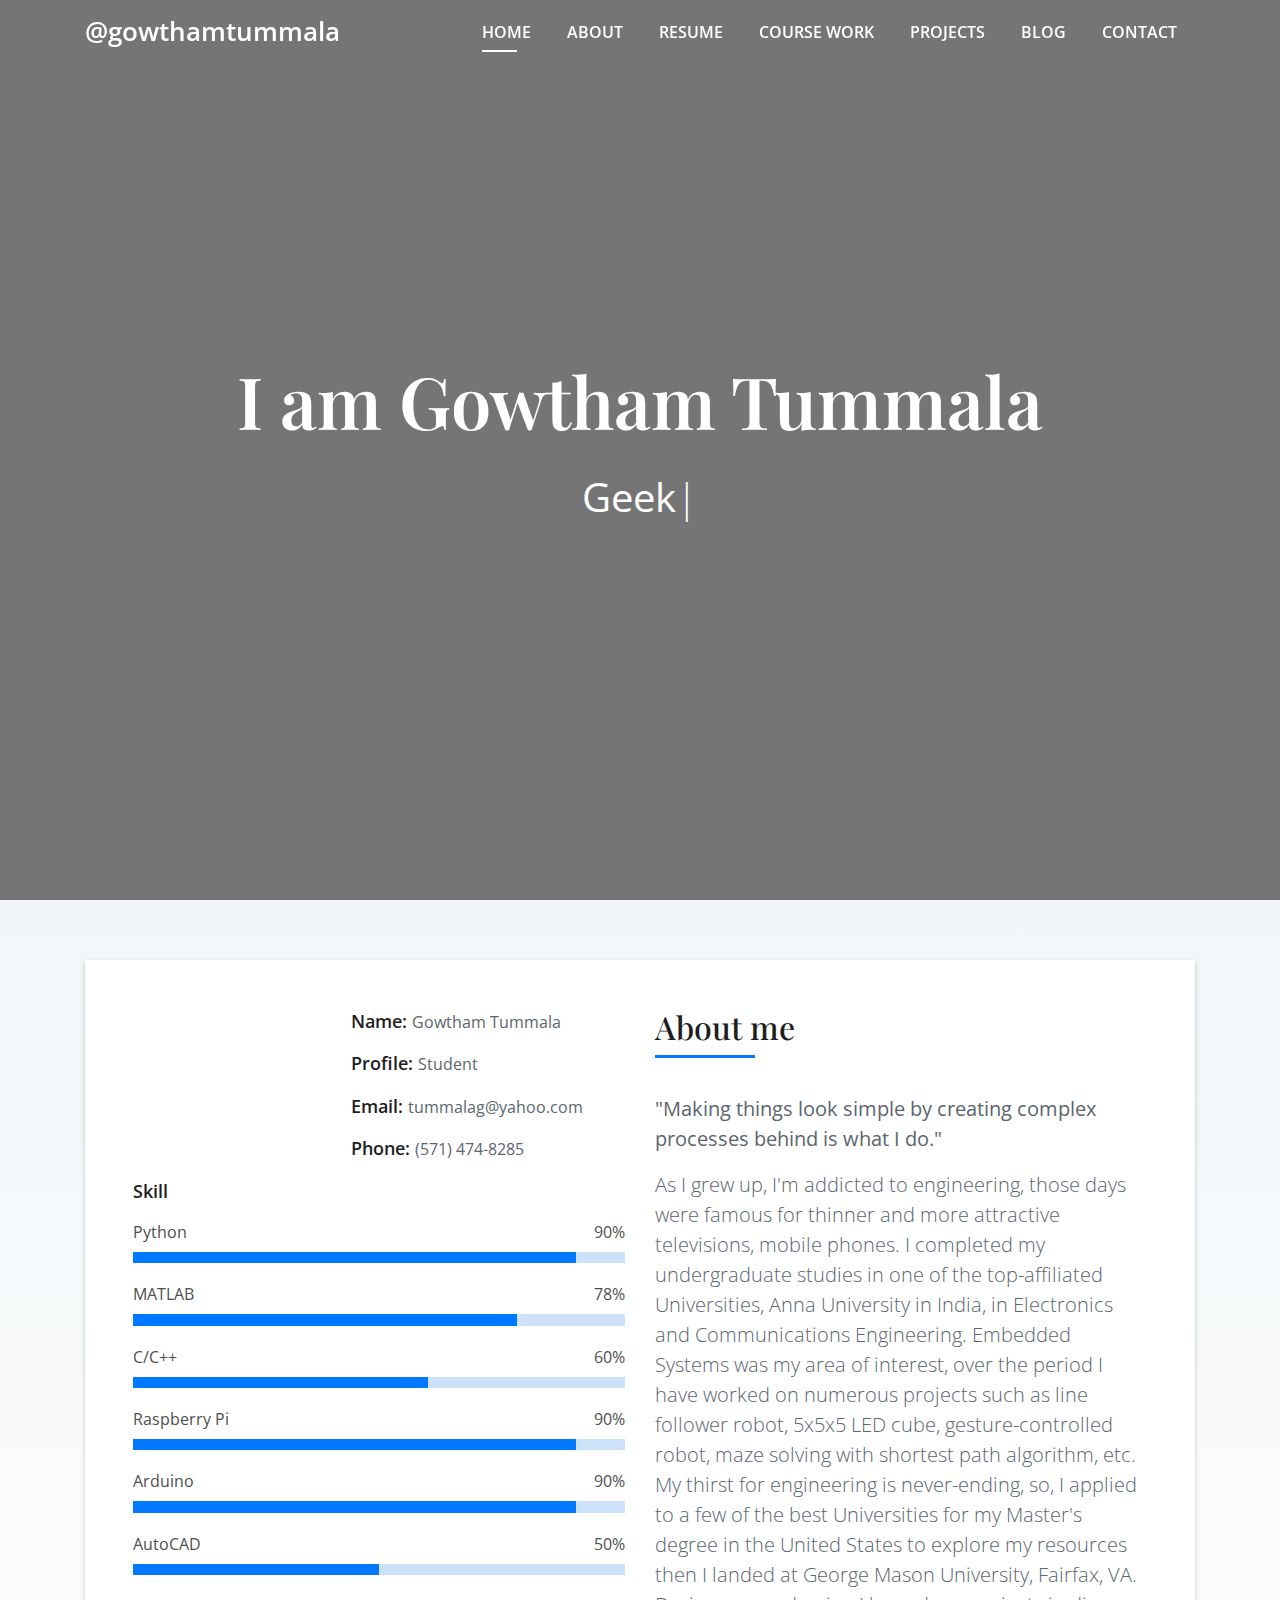
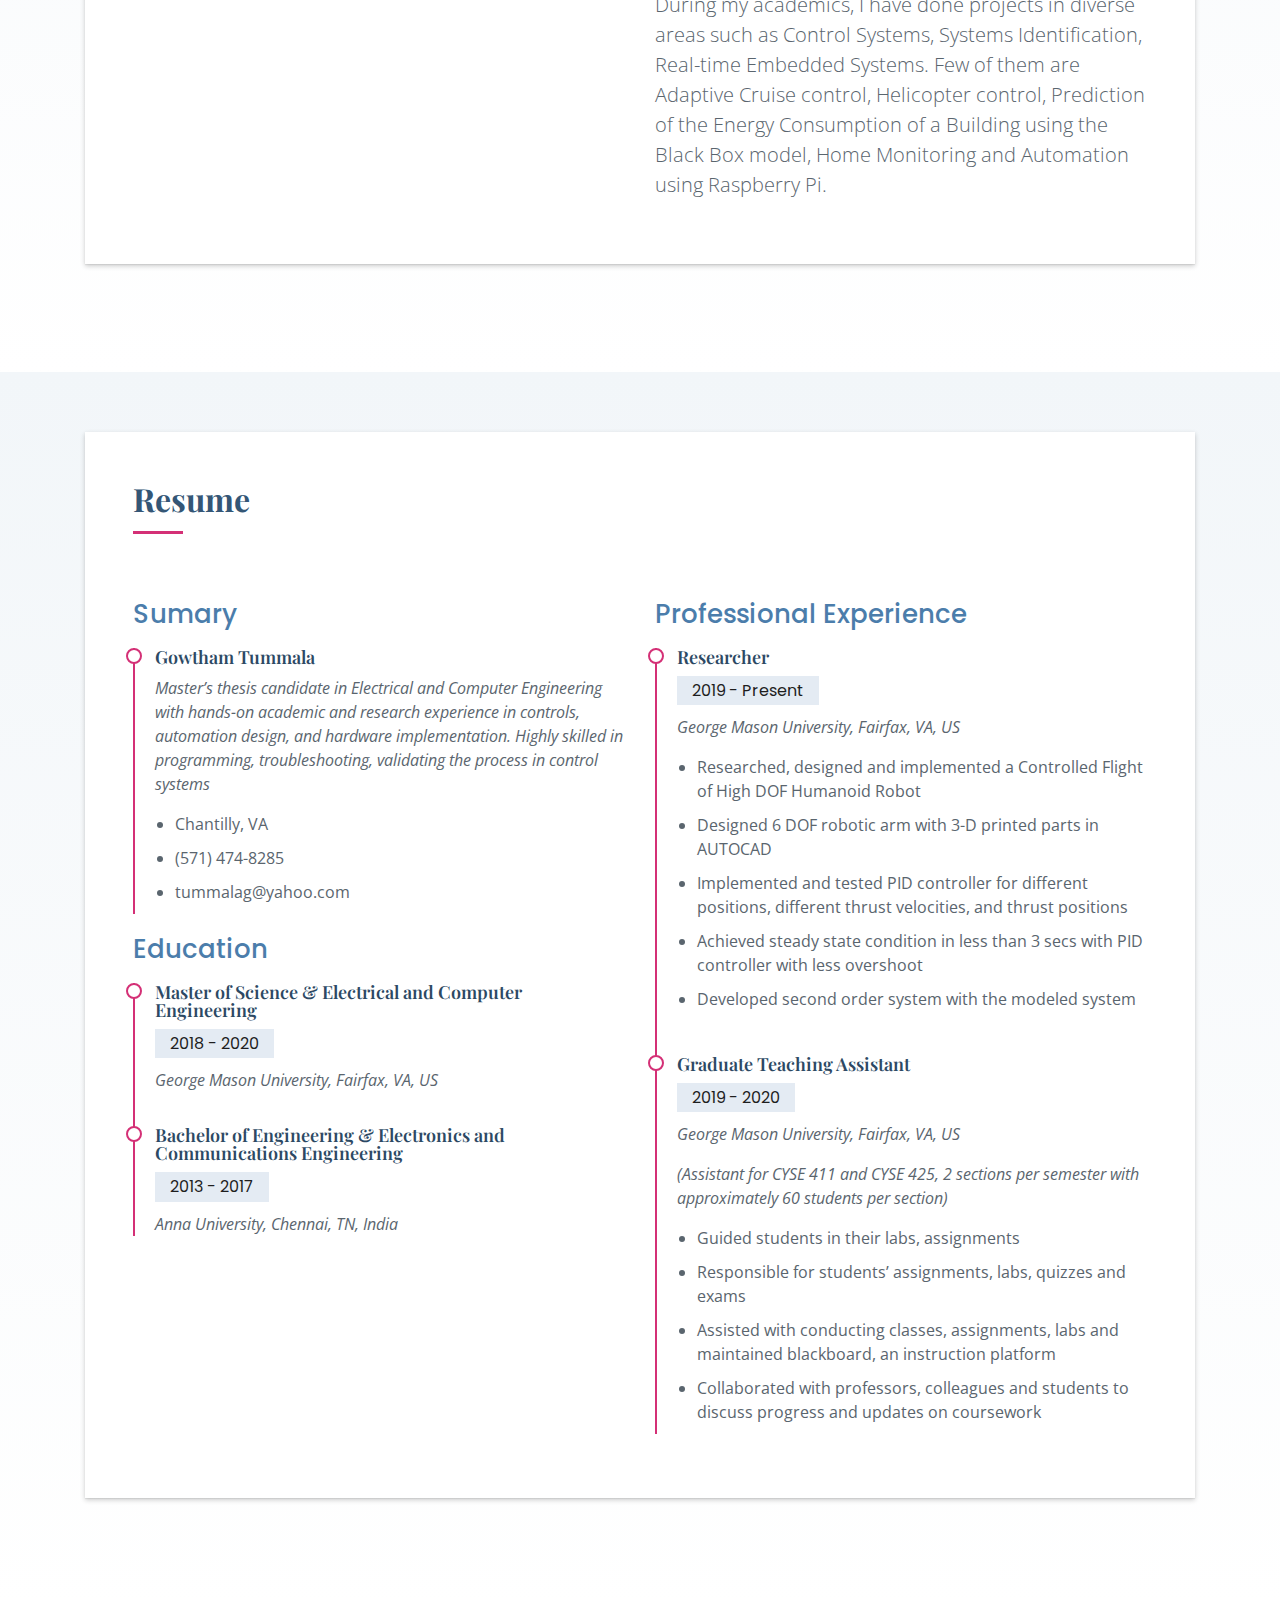
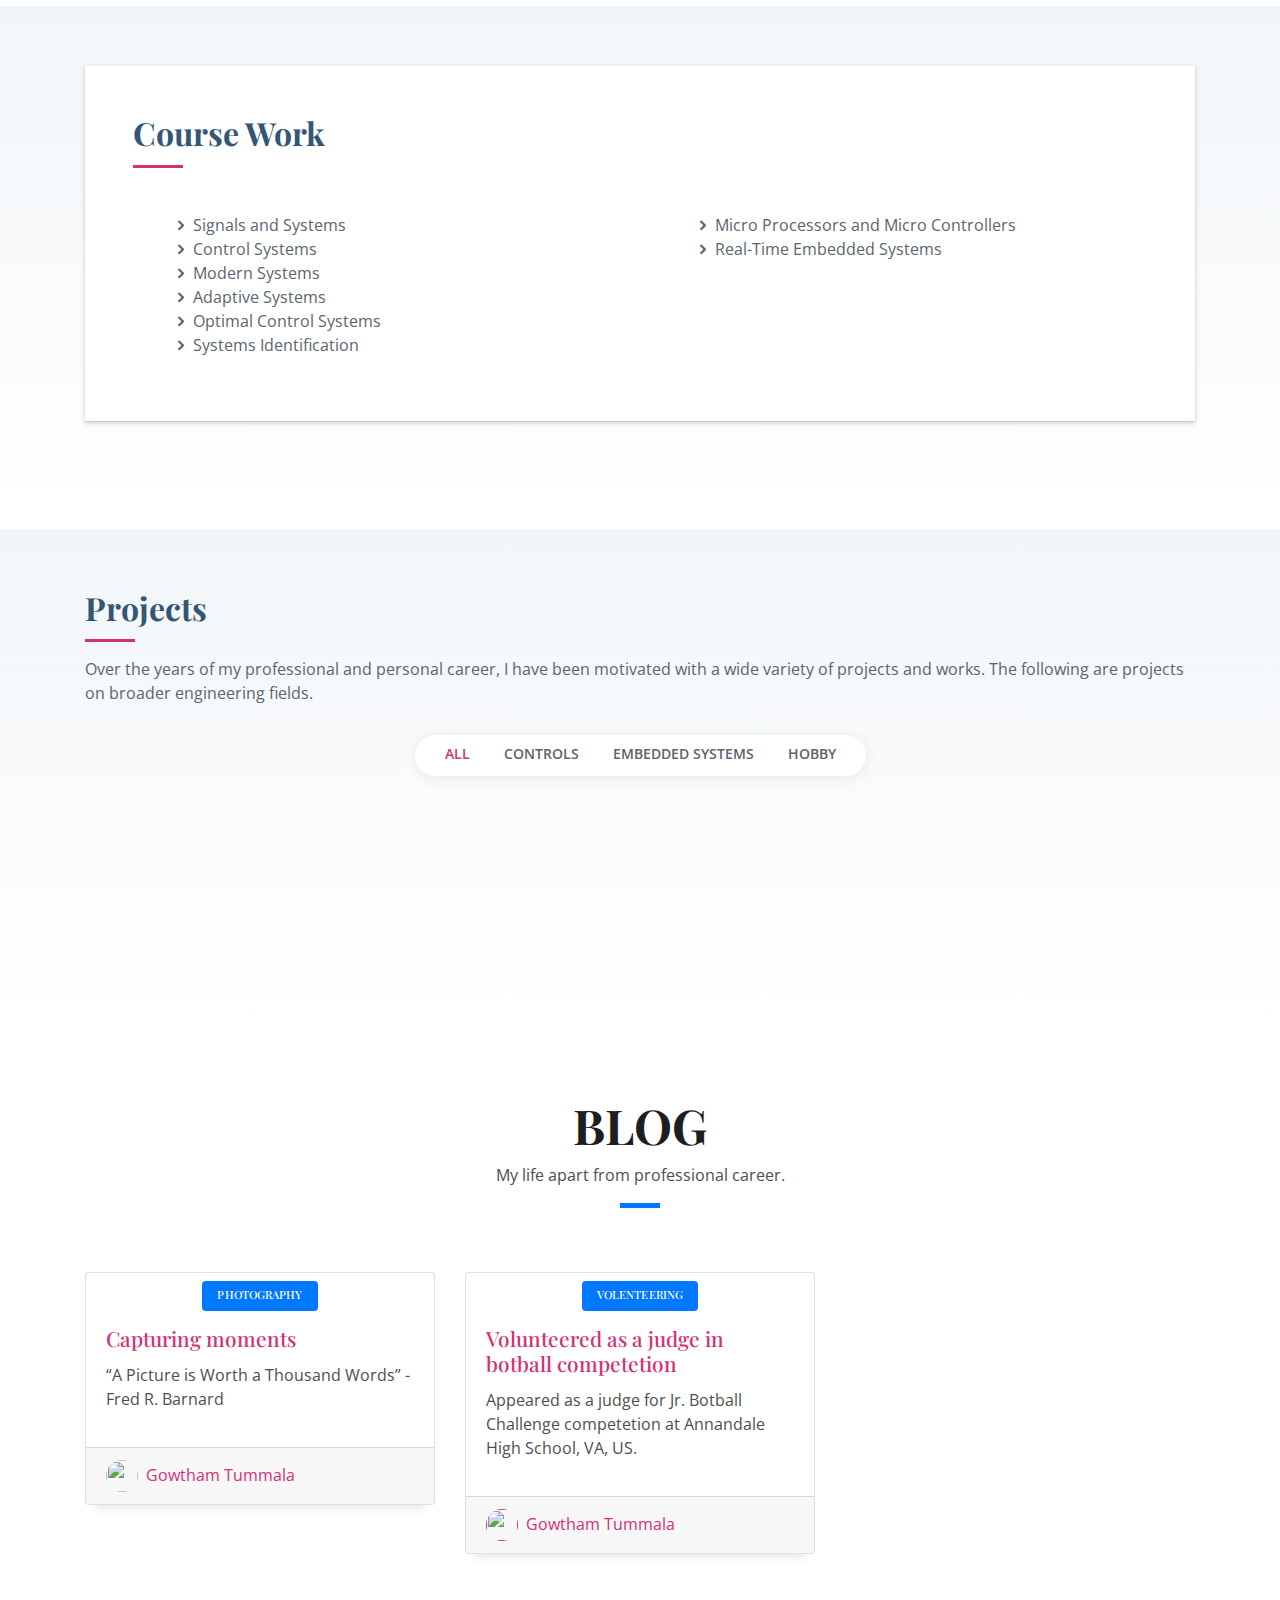
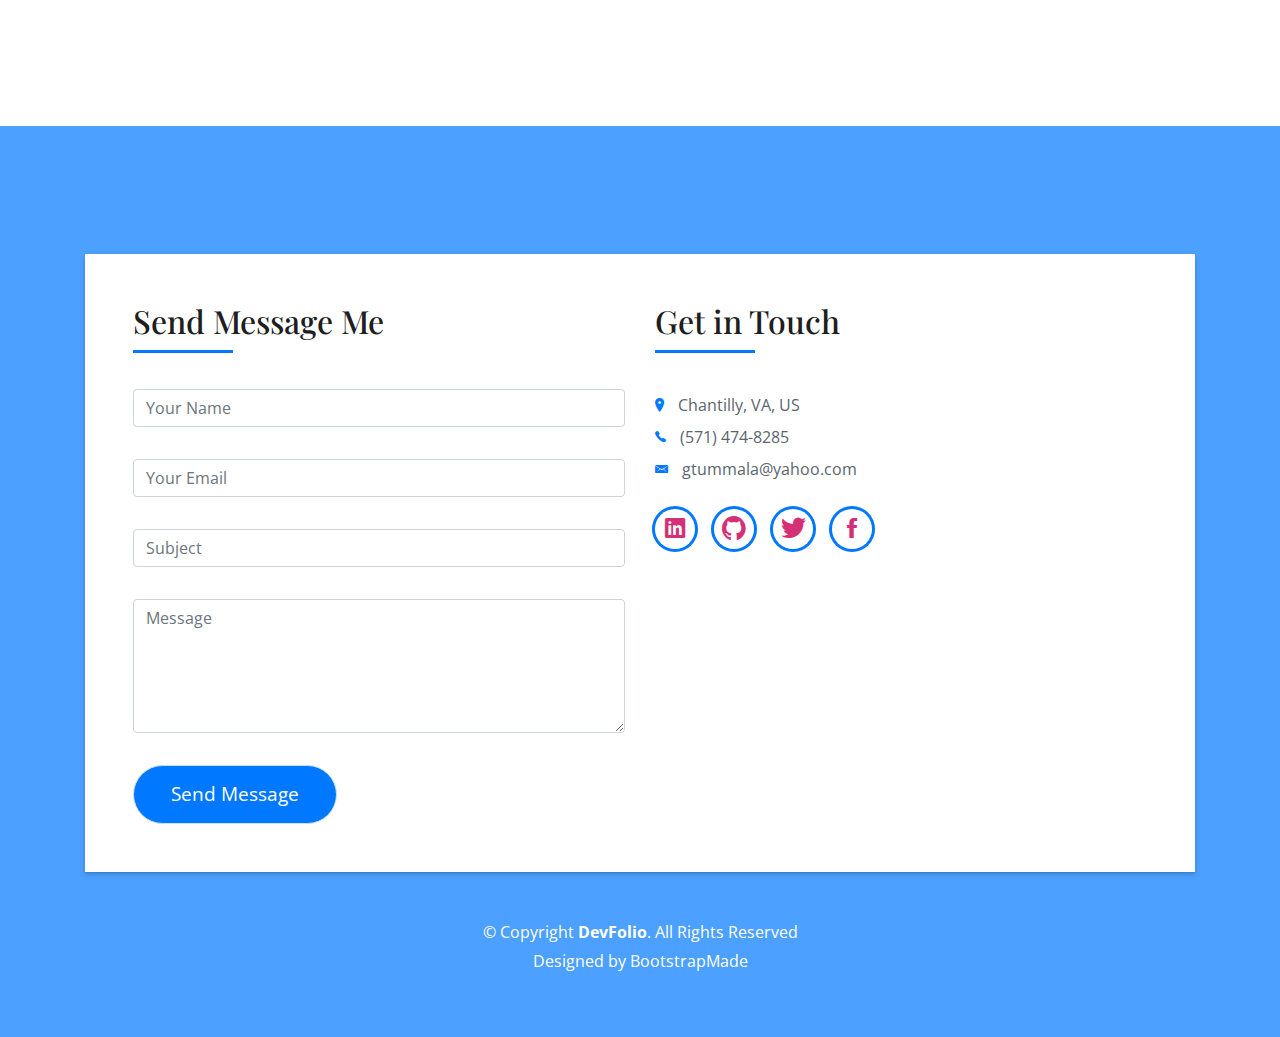
==== commit b0a09024: "adding projects" ====
--- a/tummalaFolio/index.html
+++ b/tummalaFolio/index.html
@@ -373,10 +373,81 @@
               </div>
             </div>
           </div>
-
-        </div>
-
-      </div>
+        
+
+      <div class="col-lg-4 col-md-6 portfolio-item filter-web">
+        <div class="portfolio-wrap">
+          <img src="https://raw.githubusercontent.com/tummalag/my_website/master/tummalaFolio/img/home_sys_img1.png" class="img-fluid" alt="">
+          <div class="portfolio-info">
+            <h4>Flying Humanoid</h4>
+            <p>Controls</p>
+          </div>
+          <div class="portfolio-links">
+            <a href="https://raw.githubusercontent.com/tummalag/my_website/master/tummalaFolio/img/home_sys_img1.png" data-gall="portfolioGallery" class="venobox" title="Embedded System"><i class="bx bx-plus"></i></a>
+            <a href="#" title="More Details"><i class="bx bx-link"></i></a>
+          </div>
+        </div>
+      </div>
+
+      <div class="col-lg-4 col-md-6 portfolio-item filter-web">
+        <div class="portfolio-wrap">
+          <img src="https://raw.githubusercontent.com/tummalag/my_website/master/tummalaFolio/img/home_sys_img1.png" class="img-fluid" alt="">
+          <div class="portfolio-info">
+            <h4>Density Based Traffic Control System</h4>
+            <p>Controls & Embedded Systems</p>
+          </div>
+          <div class="portfolio-links">
+            <a href="https://raw.githubusercontent.com/tummalag/my_website/master/tummalaFolio/img/home_sys_img1.png" data-gall="portfolioGallery" class="venobox" title="Embedded System"><i class="bx bx-plus"></i></a>
+            <a href="#" title="More Details"><i class="bx bx-link"></i></a>
+          </div>
+        </div>
+      </div>
+    
+      <div class="col-lg-4 col-md-6 portfolio-item filter-web">
+            <div class="portfolio-wrap">
+              <img src="https://raw.githubusercontent.com/tummalag/my_website/master/tummalaFolio/img/home_sys_img1.png" class="img-fluid" alt="">
+              <div class="portfolio-info">
+                <h4>Activity Schedular based on Priority</h4>
+                <p>Hobby</p>
+              </div>
+              <div class="portfolio-links">
+                <a href="https://raw.githubusercontent.com/tummalag/my_website/master/tummalaFolio/img/home_sys_img1.png" data-gall="portfolioGallery" class="venobox" title="Embedded System"><i class="bx bx-plus"></i></a>
+                <a href="#" title="More Details"><i class="bx bx-link"></i></a>
+              </div>
+            </div>
+          </div>
+
+      <div class="col-lg-4 col-md-6 portfolio-item filter-web">
+        <div class="portfolio-wrap">
+          <img src="https://raw.githubusercontent.com/tummalag/my_website/master/tummalaFolio/img/home_sys_img1.png" class="img-fluid" alt="">
+          <div class="portfolio-info">
+            <h4>Activity Listing with GUI</h4>
+            <p>Hobby</p>
+          </div>
+          <div class="portfolio-links">
+            <a href="https://raw.githubusercontent.com/tummalag/my_website/master/tummalaFolio/img/home_sys_img1.png" data-gall="portfolioGallery" class="venobox" title="Embedded System"><i class="bx bx-plus"></i></a>
+            <a href="#" title="More Details"><i class="bx bx-link"></i></a>
+          </div>
+        </div>
+      </div>
+
+      <div class="col-lg-4 col-md-6 portfolio-item filter-web">
+        <div class="portfolio-wrap">
+          <img src="https://raw.githubusercontent.com/tummalag/my_website/master/tummalaFolio/img/home_sys_img1.png" class="img-fluid" alt="">
+          <div class="portfolio-info">
+            <h4>3-D Prints</h4>
+            <p>Hobby</p>
+          </div>
+          <div class="portfolio-links">
+            <a href="https://raw.githubusercontent.com/tummalag/my_website/master/tummalaFolio/img/home_sys_img1.png" data-gall="portfolioGallery" class="venobox" title="Embedded System"><i class="bx bx-plus"></i></a>
+            <a href="#" title="More Details"><i class="bx bx-link"></i></a>
+          </div>
+        </div>
+      </div>
+    </div>
+  </div>
+
+
     </section><!-- End Portfolio Section -->
 
   <!--/ Section Blog Star /-->
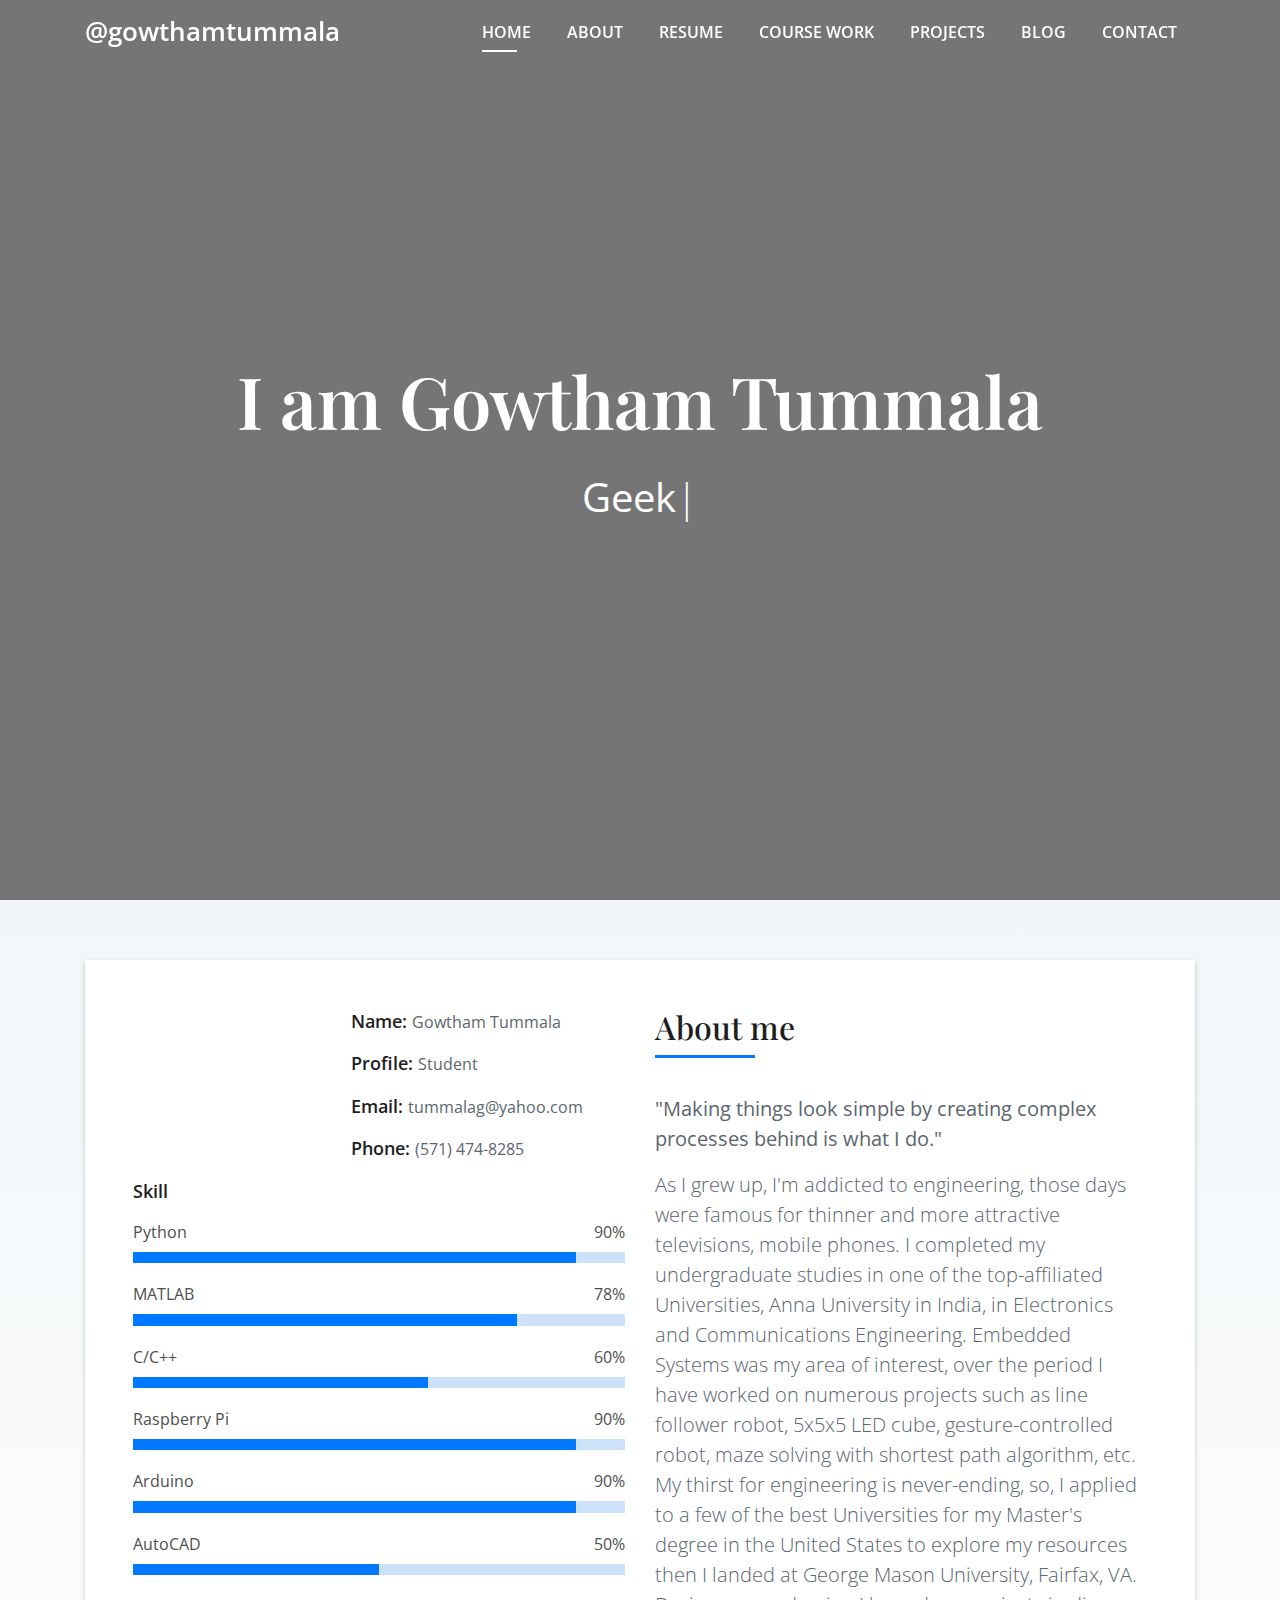
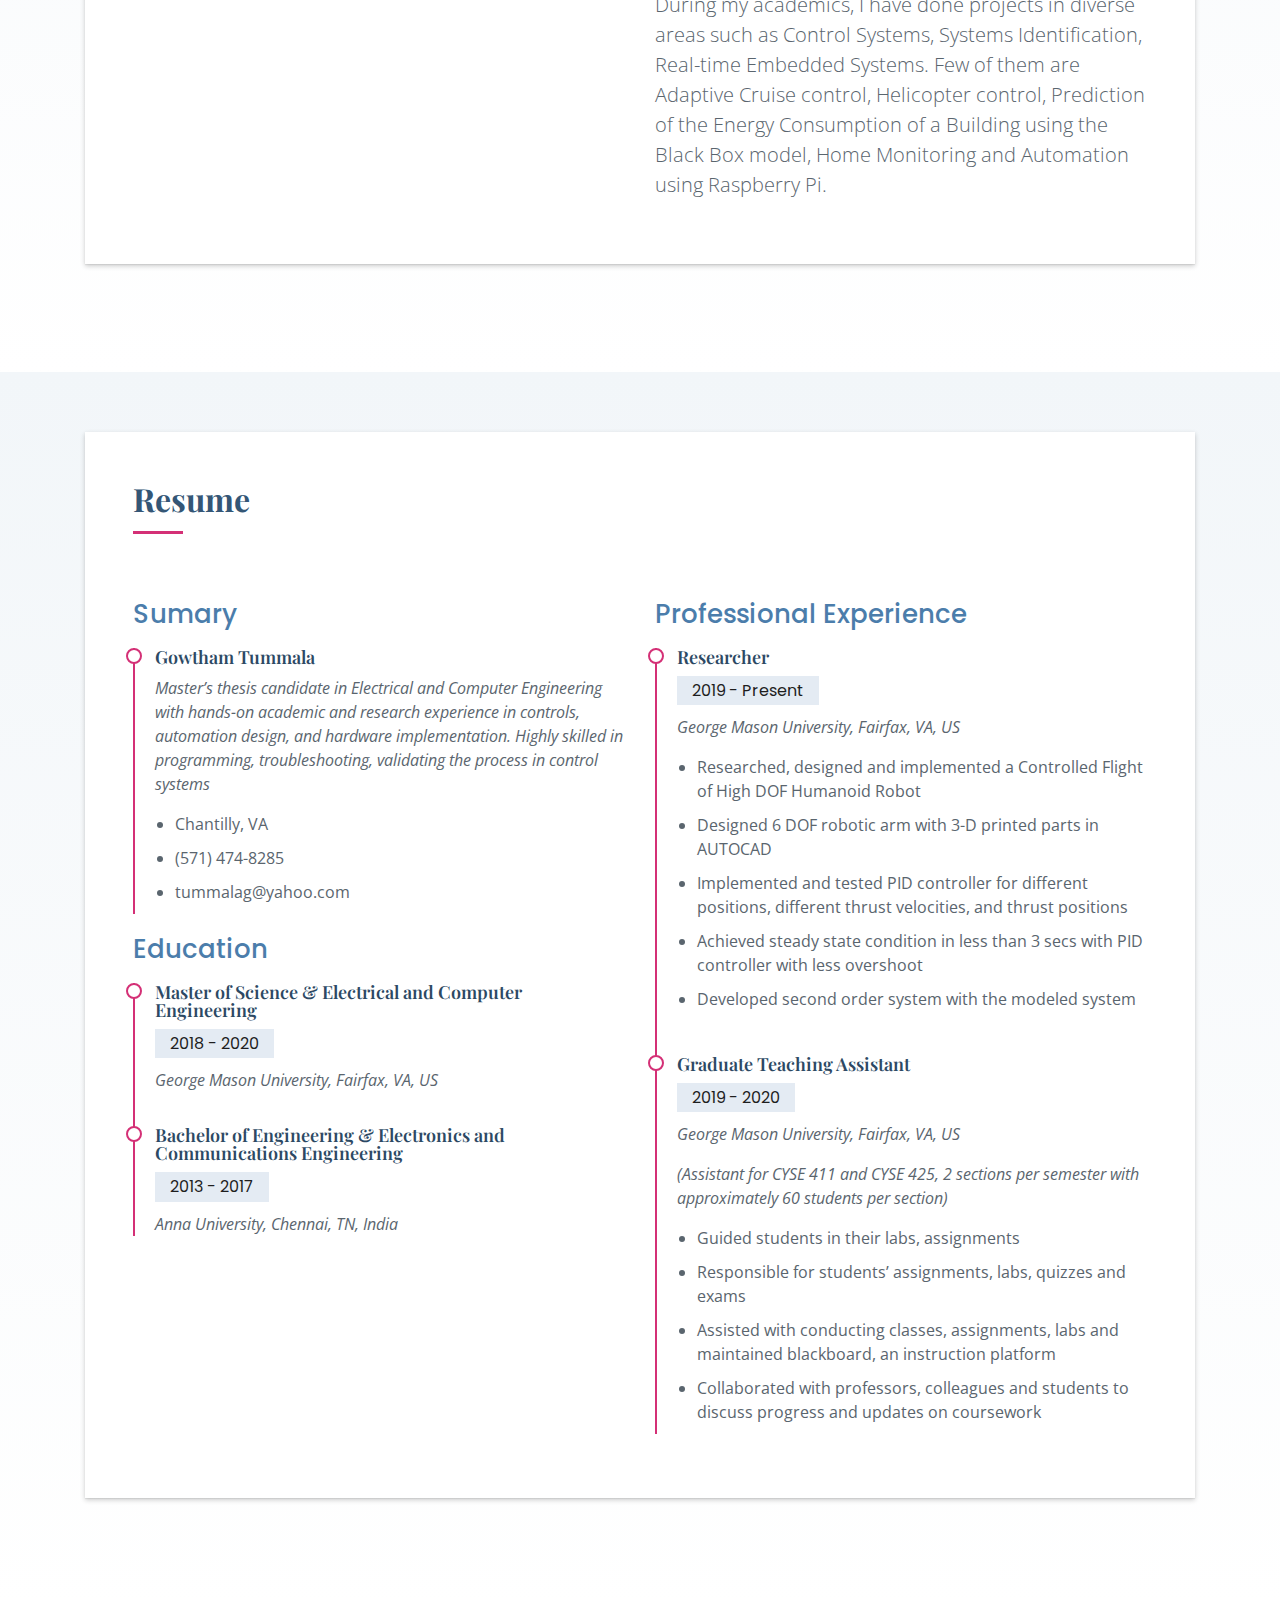
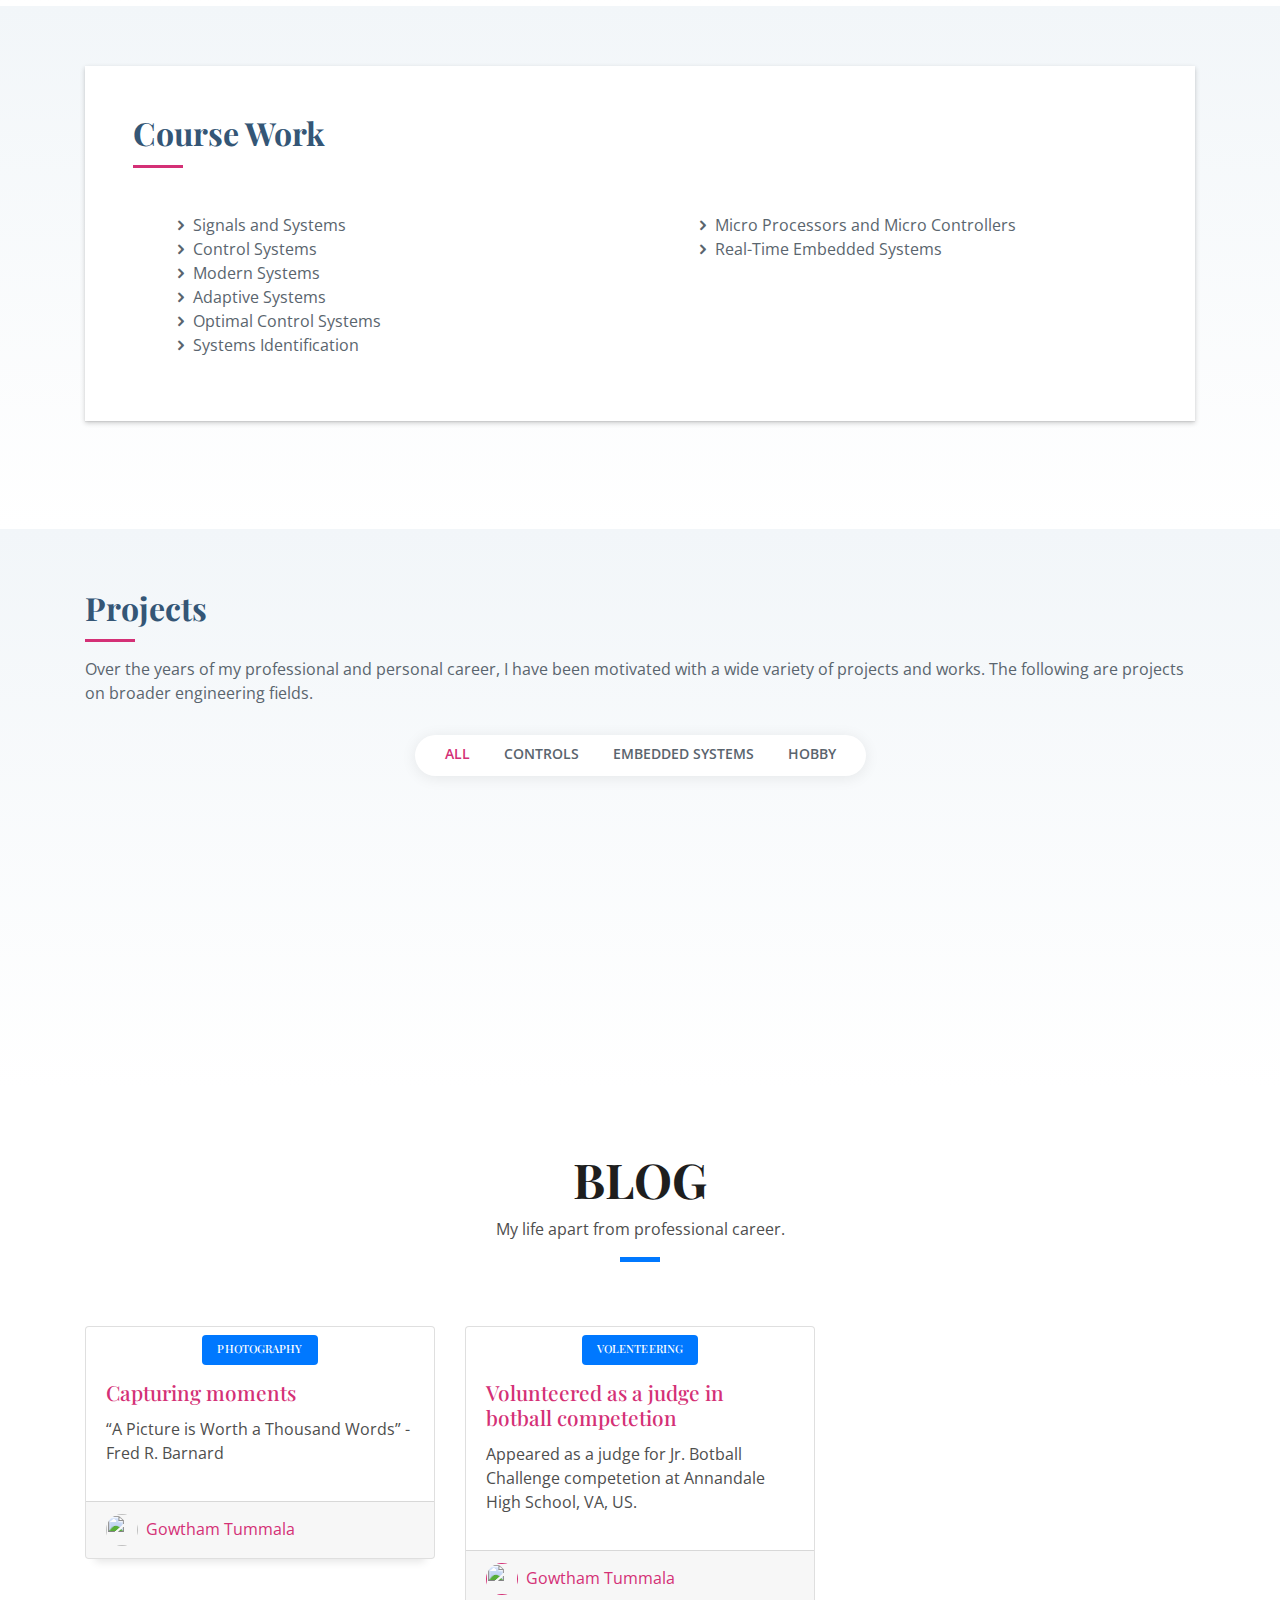
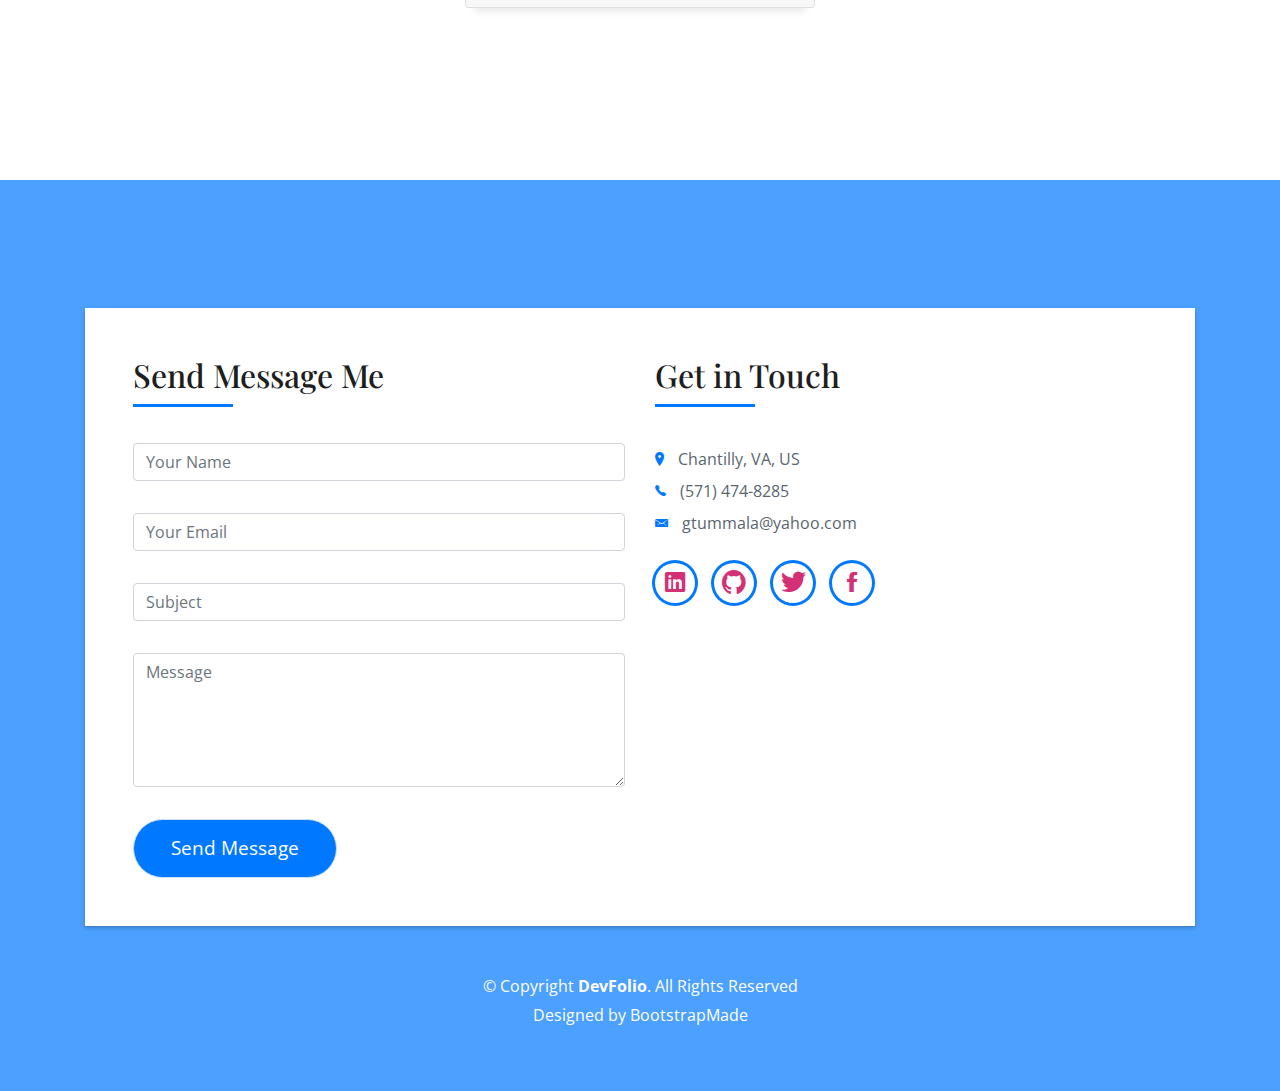
==== commit fbfb661a: "Update index.html" ====
--- a/tummalaFolio/index.html
+++ b/tummalaFolio/index.html
@@ -377,13 +377,13 @@
 
       <div class="col-lg-4 col-md-6 portfolio-item filter-web">
         <div class="portfolio-wrap">
-          <img src="https://raw.githubusercontent.com/tummalag/my_website/master/tummalaFolio/img/home_sys_img1.png" class="img-fluid" alt="">
+          <img src="https://raw.githubusercontent.com/tummalag/my_website/master/tummalaFolio/img/flying_humanoid1.png" class="img-fluid" alt="">
           <div class="portfolio-info">
             <h4>Flying Humanoid</h4>
             <p>Controls</p>
           </div>
           <div class="portfolio-links">
-            <a href="https://raw.githubusercontent.com/tummalag/my_website/master/tummalaFolio/img/home_sys_img1.png" data-gall="portfolioGallery" class="venobox" title="Embedded System"><i class="bx bx-plus"></i></a>
+            <a href="https://raw.githubusercontent.com/tummalag/my_website/master/tummalaFolio/img/flying_humanoid1.png" data-gall="portfolioGallery" class="venobox" title="Embedded System"><i class="bx bx-plus"></i></a>
             <a href="#" title="More Details"><i class="bx bx-link"></i></a>
           </div>
         </div>
@@ -391,7 +391,7 @@
 
       <div class="col-lg-4 col-md-6 portfolio-item filter-web">
         <div class="portfolio-wrap">
-          <img src="https://raw.githubusercontent.com/tummalag/my_website/master/tummalaFolio/img/home_sys_img1.png" class="img-fluid" alt="">
+          <img src="https://images.wallpaperscraft.com/image/surface_background_texture_color_50866_300x168.jpg" class="img-fluid" alt="">
           <div class="portfolio-info">
             <h4>Density Based Traffic Control System</h4>
             <p>Controls & Embedded Systems</p>
@@ -404,36 +404,36 @@
       </div>
     
       <div class="col-lg-4 col-md-6 portfolio-item filter-web">
-            <div class="portfolio-wrap">
-              <img src="https://raw.githubusercontent.com/tummalag/my_website/master/tummalaFolio/img/home_sys_img1.png" class="img-fluid" alt="">
-              <div class="portfolio-info">
-                <h4>Activity Schedular based on Priority</h4>
-                <p>Hobby</p>
-              </div>
-              <div class="portfolio-links">
-                <a href="https://raw.githubusercontent.com/tummalag/my_website/master/tummalaFolio/img/home_sys_img1.png" data-gall="portfolioGallery" class="venobox" title="Embedded System"><i class="bx bx-plus"></i></a>
-                <a href="#" title="More Details"><i class="bx bx-link"></i></a>
-              </div>
-            </div>
-          </div>
+        <div class="portfolio-wrap">
+          <img src="https://www.desktopbackground.org/download/1366x768/2010/04/19/4504_download-free-blue-backgrounds-hd-wallpapers-ubaid-sheikh_1920x1200_h.jpg" class="img-fluid" alt="">
+          <div class="portfolio-info">
+            <h4>Activity Schedular based on Priority</h4>
+            <p>Hobby</p>
+          </div>
+          <div class="portfolio-links">
+            <a href="https://raw.githubusercontent.com/tummalag/my_website/master/tummalaFolio/img/home_sys_img1.png" data-gall="portfolioGallery" class="venobox" title="Embedded System"><i class="bx bx-plus"></i></a>
+            <a href="https://github.com/tummalag/priority_based_scheduler" title="More Details"><i class="bx bx-link"></i></a>
+          </div>
+        </div>
+      </div>
 
       <div class="col-lg-4 col-md-6 portfolio-item filter-web">
         <div class="portfolio-wrap">
-          <img src="https://raw.githubusercontent.com/tummalag/my_website/master/tummalaFolio/img/home_sys_img1.png" class="img-fluid" alt="">
+          <img src="https://encrypted-tbn0.gstatic.com/images?q=tbn%3AANd9GcQUyr6FxYQNMtX3agzmcOMIVeinojRSybwpTOWSY9BnOfpQDbn2&usqp=CAU" class="img-fluid" alt="">
           <div class="portfolio-info">
             <h4>Activity Listing with GUI</h4>
             <p>Hobby</p>
           </div>
           <div class="portfolio-links">
             <a href="https://raw.githubusercontent.com/tummalag/my_website/master/tummalaFolio/img/home_sys_img1.png" data-gall="portfolioGallery" class="venobox" title="Embedded System"><i class="bx bx-plus"></i></a>
-            <a href="#" title="More Details"><i class="bx bx-link"></i></a>
+            <a href="https://github.com/tummalag/data_entry" title="More Details"><i class="bx bx-link"></i></a>
           </div>
         </div>
       </div>
 
       <div class="col-lg-4 col-md-6 portfolio-item filter-web">
         <div class="portfolio-wrap">
-          <img src="https://raw.githubusercontent.com/tummalag/my_website/master/tummalaFolio/img/home_sys_img1.png" class="img-fluid" alt="">
+          <img src="https://www.xmple.com/wallpaper/plain-lime-single-solid-color-one-colour-1920x1080-c-c9f762-f-24.svg" class="img-fluid" alt="">
           <div class="portfolio-info">
             <h4>3-D Prints</h4>
             <p>Hobby</p>
@@ -441,6 +441,20 @@
           <div class="portfolio-links">
             <a href="https://raw.githubusercontent.com/tummalag/my_website/master/tummalaFolio/img/home_sys_img1.png" data-gall="portfolioGallery" class="venobox" title="Embedded System"><i class="bx bx-plus"></i></a>
             <a href="#" title="More Details"><i class="bx bx-link"></i></a>
+          </div>
+        </div>
+      </div>
+
+      <div class="col-lg-4 col-md-6 portfolio-item filter-web">
+        <div class="portfolio-wrap">
+          <img src="https://encrypted-tbn0.gstatic.com/images?q=tbn%3AANd9GcQA9ltN5ts7Yck3aERE3B6OFzlXxO7zRd0ONyu-RpCNn4_Rt5q-&usqp=CAU" class="img-fluid" alt="">
+          <div class="portfolio-info">
+            <h4>6 DoF Robotic Arm</h4>
+            <p>Robotics</p>
+          </div>
+          <div class="portfolio-links">
+            <a href="https://raw.githubusercontent.com/tummalag/my_website/master/tummalaFolio/img/home_sys_img1.png" data-gall="portfolioGallery" class="venobox" title="Embedded System"><i class="bx bx-plus"></i></a>
+            <a href="https://github.com/tummalag/inverse_kinematics_high_DOF" title="More Details"><i class="bx bx-link"></i></a>
           </div>
         </div>
       </div>
